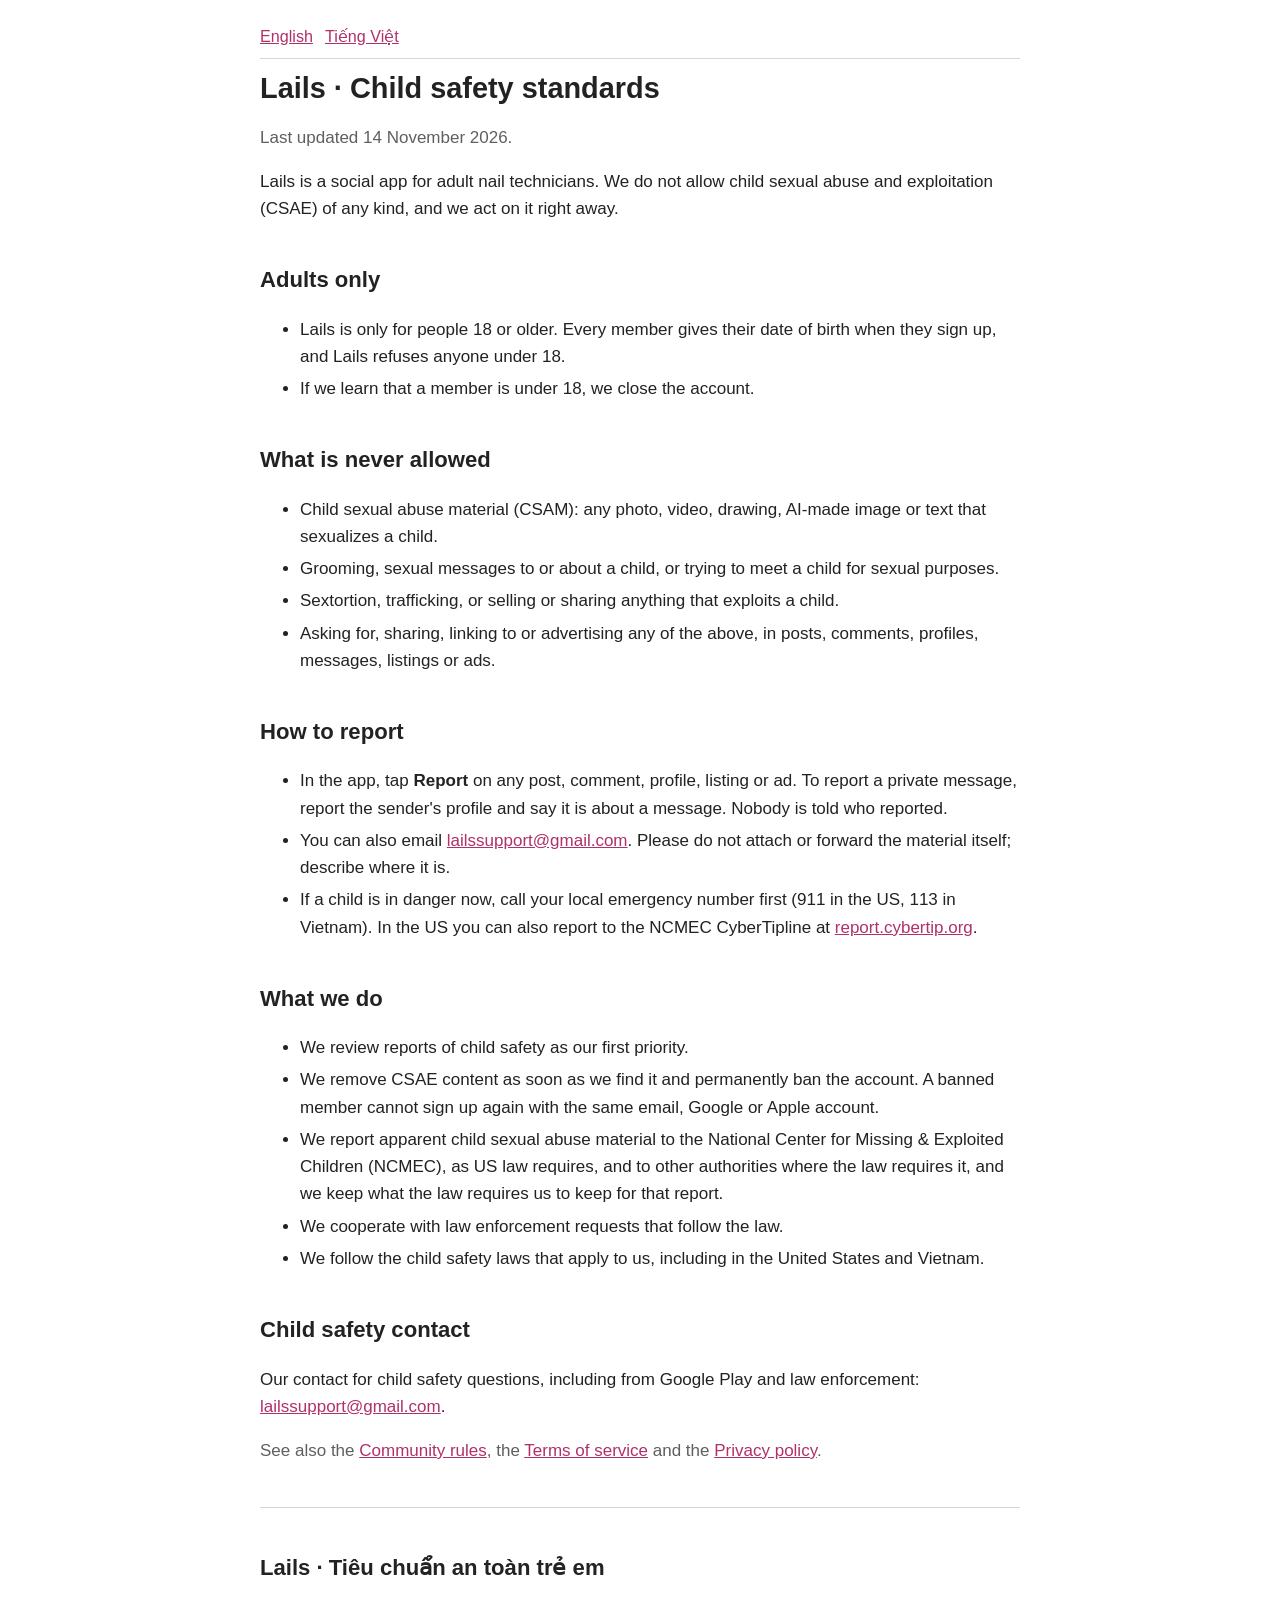
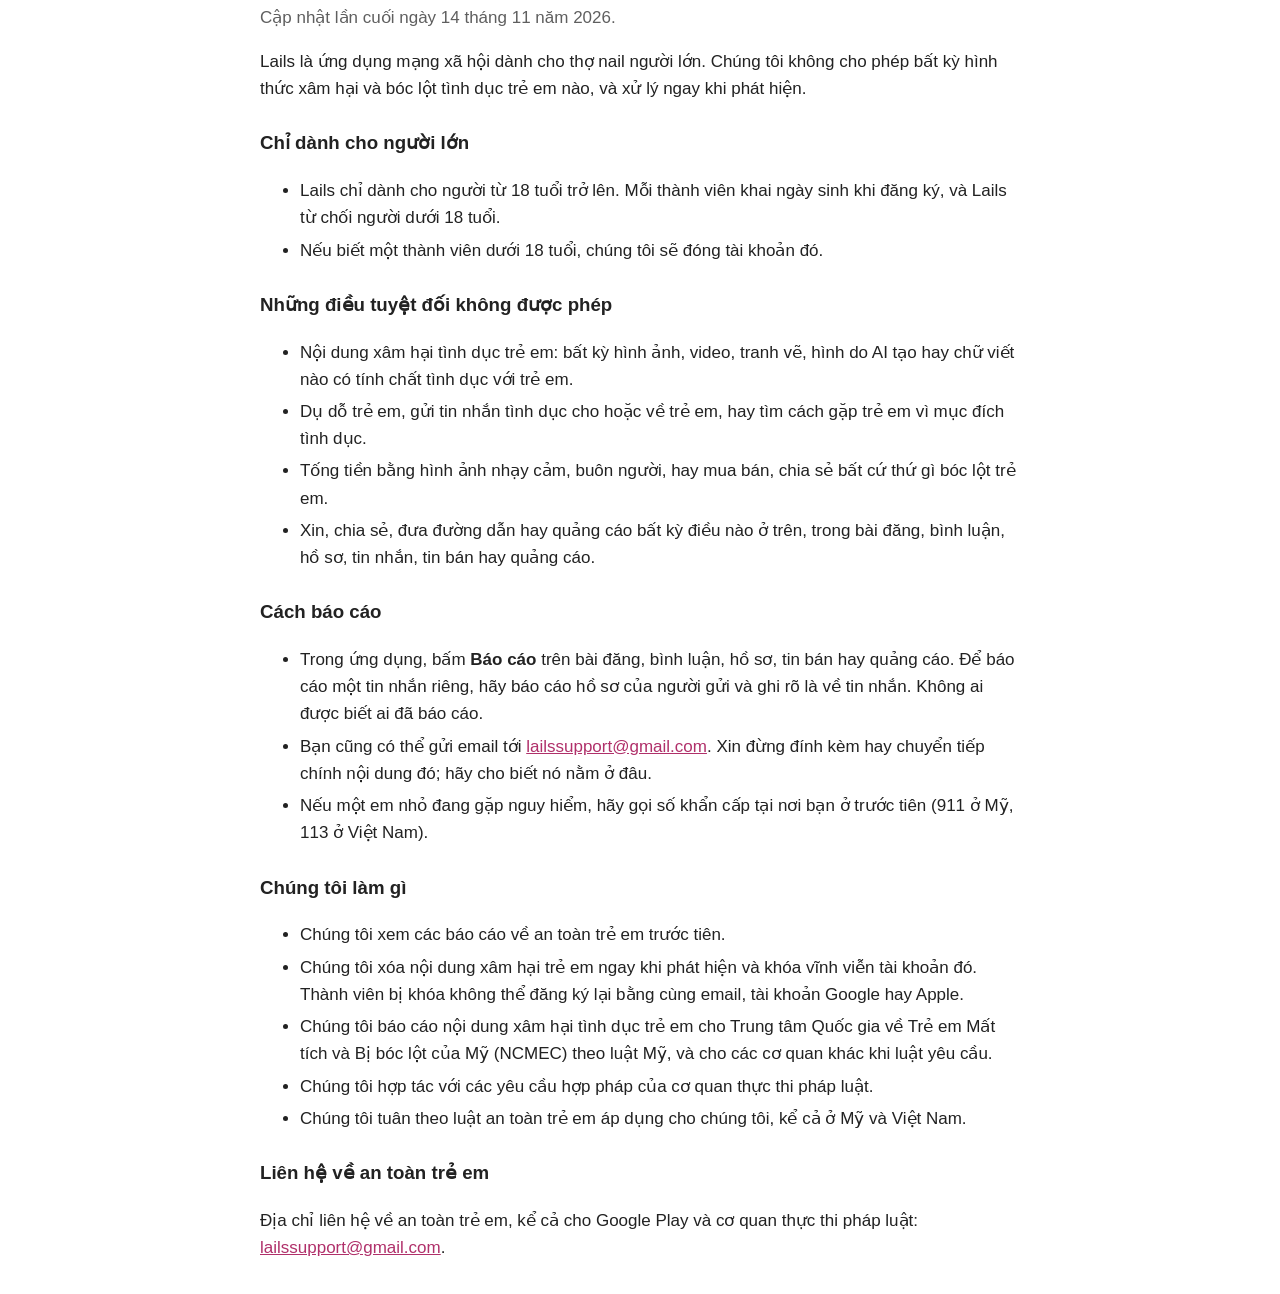
==== child-safety.html @ a40f2b0b "Child safety standards page (CSAE), English and Vietnamese, 14 Nov 2026 Co-Authored-By: Claude Opus " ====
<!doctype html>
<html lang="en">
<head>
<meta charset="utf-8">
<meta name="viewport" content="width=device-width,initial-scale=1">
<meta name="color-scheme" content="light dark">
<title>Lails Child Safety Standards</title>
<style>
:root{--bg:#fff;--fg:#222;--muted:#5f5f5f;--line:#d6d6d6;--accent:#b0306a;--note:#fdf1f6;--code:#f3f3f3}
@media (prefers-color-scheme:dark){:root{--bg:#151515;--fg:#e6e6e6;--muted:#ababab;--line:#444;--accent:#f08ab8;--note:#2b1b23;--code:#2a2a2a}}
html{-webkit-text-size-adjust:100%;text-size-adjust:100%}
body{font-family:-apple-system,BlinkMacSystemFont,"Segoe UI",Roboto,Helvetica,Arial,sans-serif;max-width:760px;margin:0 auto;padding:16px;font-size:17px;line-height:1.6;color:var(--fg);background:var(--bg);overflow-wrap:break-word}
h1{font-size:1.7em;line-height:1.25;margin:.4em 0}
h2{font-size:1.3em;margin-top:1.8em}
h3{font-size:1.1em;margin-top:1.4em}
a{color:var(--accent)}
code{background:var(--code);padding:1px 4px;border-radius:3px}
li{margin:.3em 0}
.lang{display:flex;gap:12px;flex-wrap:wrap;font-size:.95em;padding:8px 0;border-bottom:1px solid var(--line)}
.draft{border:1px solid var(--accent);background:var(--note);border-radius:8px;padding:10px 12px;margin:12px 0}
.muted{color:var(--muted)}
section{scroll-margin-top:12px}
hr{border:0;border-top:1px solid var(--line);margin:2.5em 0}
</style>
</head>
<body>
<nav class="lang" aria-label="Language / Ngôn ngữ"><a href="#en" hreflang="en" lang="en">English</a><a href="#vi" hreflang="vi" lang="vi">Tiếng Việt</a></nav>

<section id="en" lang="en">
<h1>Lails · Child safety standards</h1>
<p class="muted">Last updated 14 November 2026.</p>
<p>Lails is a social app for adult nail technicians. We do not allow child sexual abuse and exploitation (CSAE) of any kind, and we act on it right away.</p>
<h2>Adults only</h2>
<ul>
<li>Lails is only for people 18 or older. Every member gives their date of birth when they sign up, and Lails refuses anyone under 18.</li>
<li>If we learn that a member is under 18, we close the account.</li>
</ul>
<h2>What is never allowed</h2>
<ul>
<li>Child sexual abuse material (CSAM): any photo, video, drawing, AI-made image or text that sexualizes a child.</li>
<li>Grooming, sexual messages to or about a child, or trying to meet a child for sexual purposes.</li>
<li>Sextortion, trafficking, or selling or sharing anything that exploits a child.</li>
<li>Asking for, sharing, linking to or advertising any of the above, in posts, comments, profiles, messages, listings or ads.</li>
</ul>
<h2>How to report</h2>
<ul>
<li>In the app, tap <b>Report</b> on any post, comment, profile, listing or ad. To report a private message, report the sender's profile and say it is about a message. Nobody is told who reported.</li>
<li>You can also email <a href="mailto:lailssupport@gmail.com">lailssupport@gmail.com</a>. Please do not attach or forward the material itself; describe where it is.</li>
<li>If a child is in danger now, call your local emergency number first (911 in the US, 113 in Vietnam). In the US you can also report to the NCMEC CyberTipline at <a href="https://report.cybertip.org">report.cybertip.org</a>.</li>
</ul>
<h2>What we do</h2>
<ul>
<li>We review reports of child safety as our first priority.</li>
<li>We remove CSAE content as soon as we find it and permanently ban the account. A banned member cannot sign up again with the same email, Google or Apple account.</li>
<li>We report apparent child sexual abuse material to the National Center for Missing &amp; Exploited Children (NCMEC), as US law requires, and to other authorities where the law requires it, and we keep what the law requires us to keep for that report.</li>
<li>We cooperate with law enforcement requests that follow the law.</li>
<li>We follow the child safety laws that apply to us, including in the United States and Vietnam.</li>
</ul>
<h2>Child safety contact</h2>
<p>Our contact for child safety questions, including from Google Play and law enforcement: <a href="mailto:lailssupport@gmail.com">lailssupport@gmail.com</a>.</p>
<p class="muted">See also the <a href="community-rules.html">Community rules</a>, the <a href="terms.html">Terms of service</a> and the <a href="privacy.html">Privacy policy</a>.</p>
</section>

<hr>

<section id="vi" lang="vi">
<h2>Lails · Tiêu chuẩn an toàn trẻ em</h2>
<p class="muted">Cập nhật lần cuối ngày 14 tháng 11 năm 2026.</p>
<p>Lails là ứng dụng mạng xã hội dành cho thợ nail người lớn. Chúng tôi không cho phép bất kỳ hình thức xâm hại và bóc lột tình dục trẻ em nào, và xử lý ngay khi phát hiện.</p>
<h3>Chỉ dành cho người lớn</h3>
<ul>
<li>Lails chỉ dành cho người từ 18 tuổi trở lên. Mỗi thành viên khai ngày sinh khi đăng ký, và Lails từ chối người dưới 18 tuổi.</li>
<li>Nếu biết một thành viên dưới 18 tuổi, chúng tôi sẽ đóng tài khoản đó.</li>
</ul>
<h3>Những điều tuyệt đối không được phép</h3>
<ul>
<li>Nội dung xâm hại tình dục trẻ em: bất kỳ hình ảnh, video, tranh vẽ, hình do AI tạo hay chữ viết nào có tính chất tình dục với trẻ em.</li>
<li>Dụ dỗ trẻ em, gửi tin nhắn tình dục cho hoặc về trẻ em, hay tìm cách gặp trẻ em vì mục đích tình dục.</li>
<li>Tống tiền bằng hình ảnh nhạy cảm, buôn người, hay mua bán, chia sẻ bất cứ thứ gì bóc lột trẻ em.</li>
<li>Xin, chia sẻ, đưa đường dẫn hay quảng cáo bất kỳ điều nào ở trên, trong bài đăng, bình luận, hồ sơ, tin nhắn, tin bán hay quảng cáo.</li>
</ul>
<h3>Cách báo cáo</h3>
<ul>
<li>Trong ứng dụng, bấm <b>Báo cáo</b> trên bài đăng, bình luận, hồ sơ, tin bán hay quảng cáo. Để báo cáo một tin nhắn riêng, hãy báo cáo hồ sơ của người gửi và ghi rõ là về tin nhắn. Không ai được biết ai đã báo cáo.</li>
<li>Bạn cũng có thể gửi email tới <a href="mailto:lailssupport@gmail.com">lailssupport@gmail.com</a>. Xin đừng đính kèm hay chuyển tiếp chính nội dung đó; hãy cho biết nó nằm ở đâu.</li>
<li>Nếu một em nhỏ đang gặp nguy hiểm, hãy gọi số khẩn cấp tại nơi bạn ở trước tiên (911 ở Mỹ, 113 ở Việt Nam).</li>
</ul>
<h3>Chúng tôi làm gì</h3>
<ul>
<li>Chúng tôi xem các báo cáo về an toàn trẻ em trước tiên.</li>
<li>Chúng tôi xóa nội dung xâm hại trẻ em ngay khi phát hiện và khóa vĩnh viễn tài khoản đó. Thành viên bị khóa không thể đăng ký lại bằng cùng email, tài khoản Google hay Apple.</li>
<li>Chúng tôi báo cáo nội dung xâm hại tình dục trẻ em cho Trung tâm Quốc gia về Trẻ em Mất tích và Bị bóc lột của Mỹ (NCMEC) theo luật Mỹ, và cho các cơ quan khác khi luật yêu cầu.</li>
<li>Chúng tôi hợp tác với các yêu cầu hợp pháp của cơ quan thực thi pháp luật.</li>
<li>Chúng tôi tuân theo luật an toàn trẻ em áp dụng cho chúng tôi, kể cả ở Mỹ và Việt Nam.</li>
</ul>
<h3>Liên hệ về an toàn trẻ em</h3>
<p>Địa chỉ liên hệ về an toàn trẻ em, kể cả cho Google Play và cơ quan thực thi pháp luật: <a href="mailto:lailssupport@gmail.com">lailssupport@gmail.com</a>.</p>
</section>
</body>
</html>
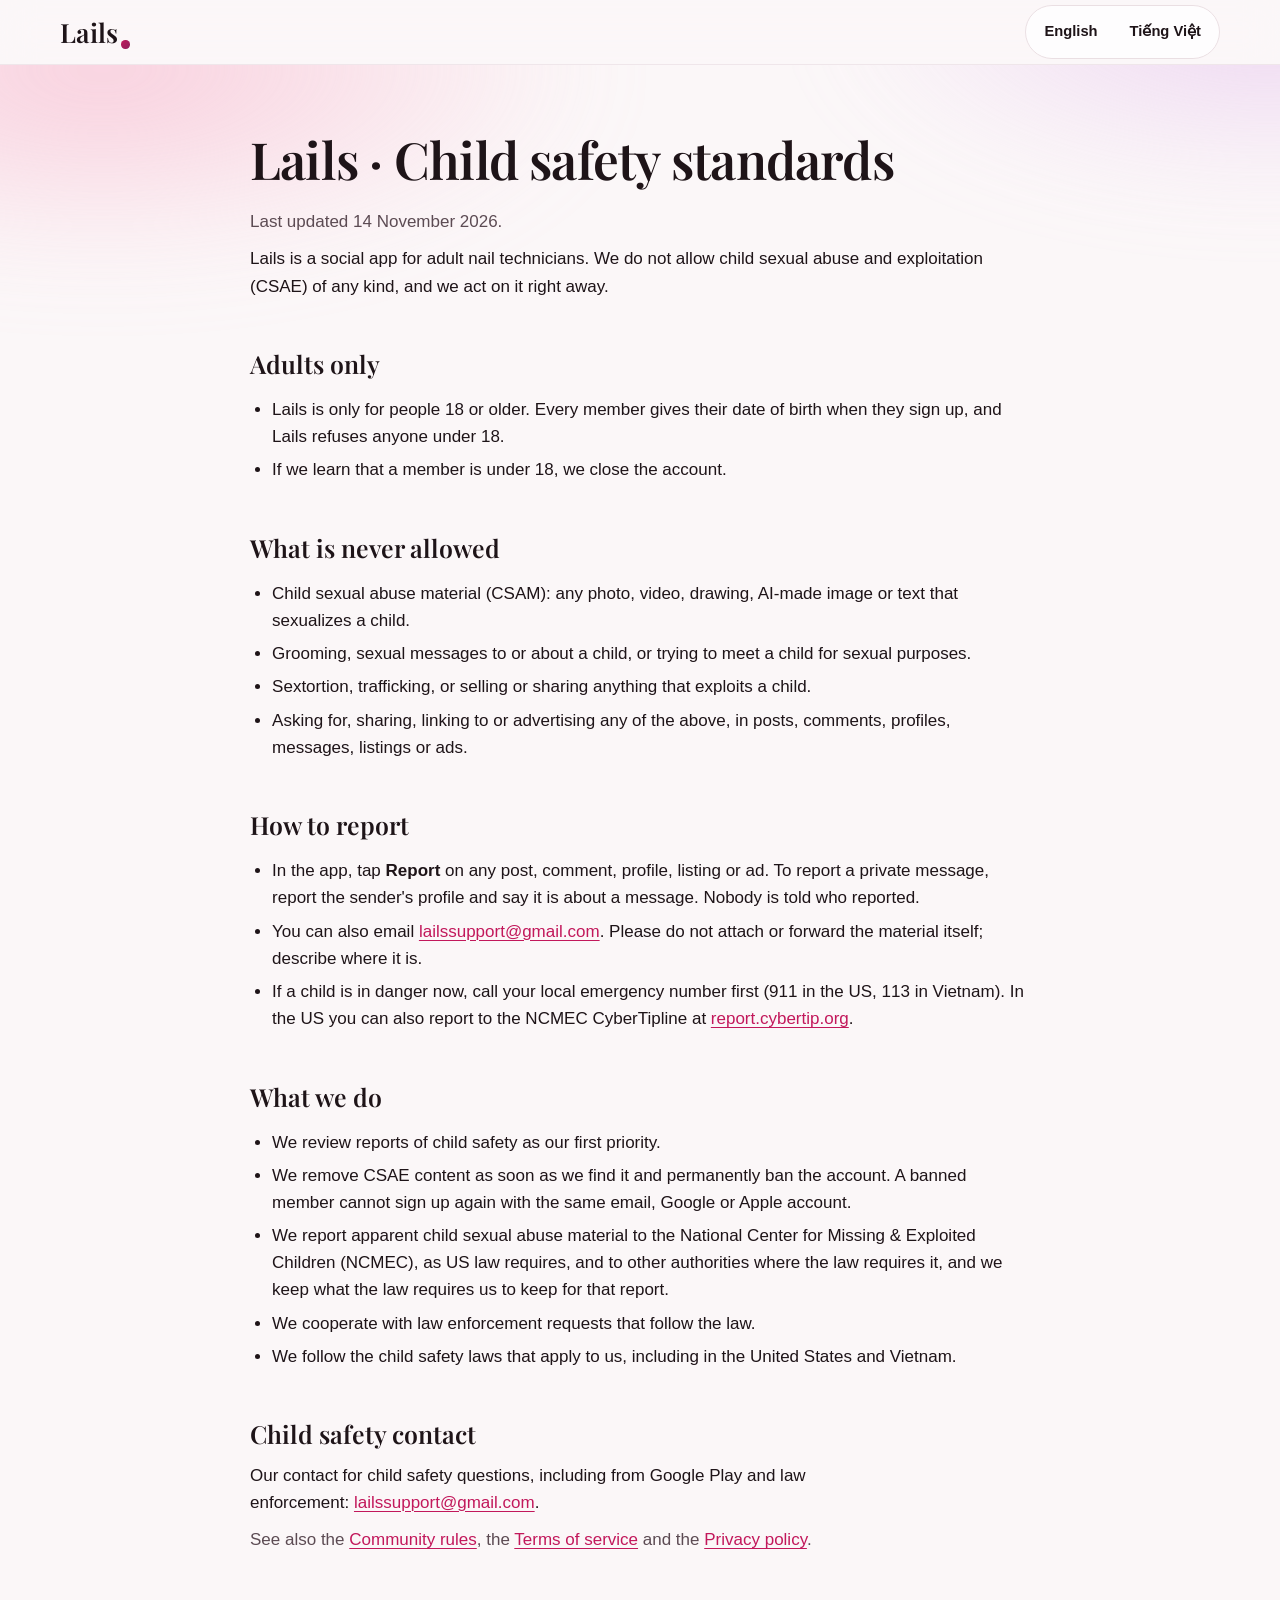
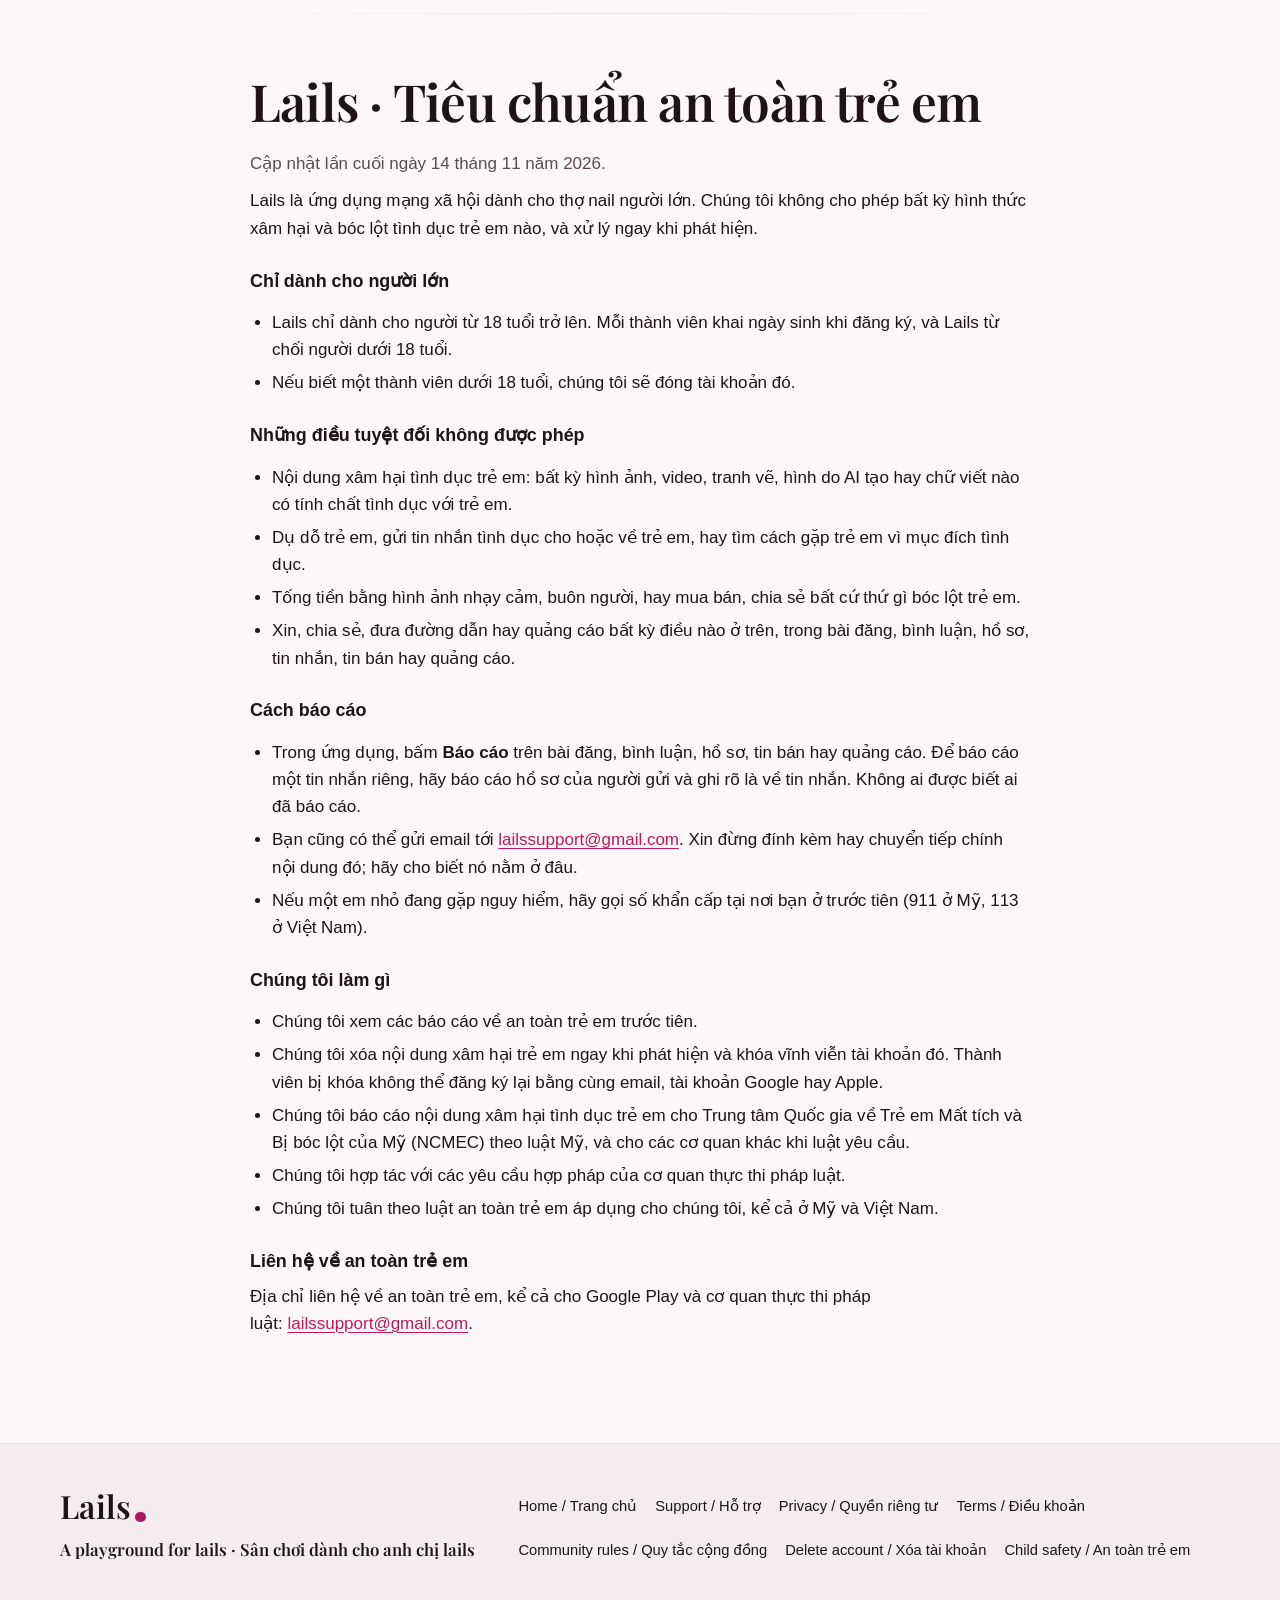
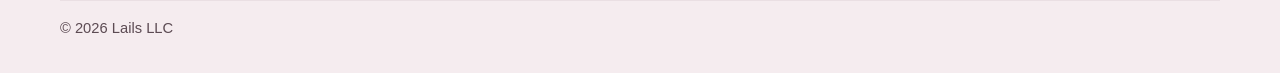
==== commit fc81c2da: "Website redesign: shared styles, self-hosted Playfair font, real screenshots (Lails main 86b68562, T" ====
--- a/child-safety.html
+++ b/child-safety.html
@@ -5,26 +5,20 @@
 <meta name="viewport" content="width=device-width,initial-scale=1">
 <meta name="color-scheme" content="light dark">
 <title>Lails Child Safety Standards</title>
-<style>
-:root{--bg:#fff;--fg:#222;--muted:#5f5f5f;--line:#d6d6d6;--accent:#b0306a;--note:#fdf1f6;--code:#f3f3f3}
-@media (prefers-color-scheme:dark){:root{--bg:#151515;--fg:#e6e6e6;--muted:#ababab;--line:#444;--accent:#f08ab8;--note:#2b1b23;--code:#2a2a2a}}
-html{-webkit-text-size-adjust:100%;text-size-adjust:100%}
-body{font-family:-apple-system,BlinkMacSystemFont,"Segoe UI",Roboto,Helvetica,Arial,sans-serif;max-width:760px;margin:0 auto;padding:16px;font-size:17px;line-height:1.6;color:var(--fg);background:var(--bg);overflow-wrap:break-word}
-h1{font-size:1.7em;line-height:1.25;margin:.4em 0}
-h2{font-size:1.3em;margin-top:1.8em}
-h3{font-size:1.1em;margin-top:1.4em}
-a{color:var(--accent)}
-code{background:var(--code);padding:1px 4px;border-radius:3px}
-li{margin:.3em 0}
-.lang{display:flex;gap:12px;flex-wrap:wrap;font-size:.95em;padding:8px 0;border-bottom:1px solid var(--line)}
-.draft{border:1px solid var(--accent);background:var(--note);border-radius:8px;padding:10px 12px;margin:12px 0}
-.muted{color:var(--muted)}
-section{scroll-margin-top:12px}
-hr{border:0;border-top:1px solid var(--line);margin:2.5em 0}
-</style>
+<meta name="theme-color" content="#FBF7F8" media="(prefers-color-scheme: light)">
+<meta name="theme-color" content="#120C10" media="(prefers-color-scheme: dark)">
+<link rel="stylesheet" href="styles.css">
 </head>
-<body>
+<body class="legal">
+<header class="site-head">
+<div class="wrap head-row">
+<a class="brand" href="index.html">Lails</a>
 <nav class="lang" aria-label="Language / Ngôn ngữ"><a href="#en" hreflang="en" lang="en">English</a><a href="#vi" hreflang="vi" lang="vi">Tiếng Việt</a></nav>
+</div>
+</header>
+
+<main class="doc-top">
+<div class="doc">
 
 <section id="en" lang="en">
 <h1>Lails · Child safety standards</h1>
@@ -96,5 +90,26 @@
 <h3>Liên hệ về an toàn trẻ em</h3>
 <p>Địa chỉ liên hệ về an toàn trẻ em, kể cả cho Google Play và cơ quan thực thi pháp luật: <a href="mailto:lailssupport@gmail.com">lailssupport@gmail.com</a>.</p>
 </section>
+</div>
+</main>
+
+<footer>
+<div class="wrap foot">
+<div>
+<a class="brand" href="index.html">Lails</a>
+<p class="foot-tag">A playground for lails · <span lang="vi">Sân chơi dành cho anh chị lails</span></p>
+</div>
+<nav aria-label="Lails pages / Các trang Lails">
+<a href="index.html">Home / Trang chủ</a>
+<a href="support.html">Support / Hỗ trợ</a>
+<a href="privacy.html">Privacy / Quyền riêng tư</a>
+<a href="terms.html">Terms / Điều khoản</a>
+<a href="community-rules.html">Community rules / Quy tắc cộng đồng</a>
+<a href="delete-account.html">Delete account / Xóa tài khoản</a>
+<a href="child-safety.html">Child safety / An toàn trẻ em</a>
+</nav>
+<p class="copy">© 2026 Lails LLC</p>
+</div>
+</footer>
 </body>
 </html>
--- a/styles.css
+++ b/styles.css
@@ -0,0 +1,221 @@
+/* Lails website: one shared stylesheet for every page (Task 283).
+   No outside loads: the only file it loads is the self-hosted Playfair Display (the app's
+   title font, SIL Open Font License, see fonts/OFL.txt). No scripts anywhere on the site. */
+
+@font-face{font-family:"Playfair Display";font-style:normal;font-weight:600;font-display:swap;src:url(fonts/PlayfairDisplay-SemiBold.ttf) format("truetype")}
+
+/* ---------- Tokens ---------- */
+:root{
+  color-scheme:light dark;
+  --bg:#FBF7F8;--bg-2:#F5ECEF;--surface:#FFFFFF;--fg:#1E1418;--muted:#5C4B53;--line:#EADFE3;
+  --accent:#C2185B;--accent-2:#8E1F5C;--onaccent:#FFFFFF;--plum:#4A1530;
+  --ink:#1E1418;--on-ink:#FBF7F8;--ink-muted:#D9C9D0;
+  --glass:rgba(255,255,255,.62);--glass-line:rgba(194,24,91,.16);--glass-hi:rgba(255,255,255,.9);
+  --a1:#F8BBD0;--a2:#E7C6EE;--a3:#FFD8C6;--a4:rgba(194,24,91,.32);
+  --tile-1:#FCE4EC;--tile-2:#EEE8FA;--tile-3:#FDEBDD;
+  --note:#FDF1F6;--code:#F3EBEE;
+  --shadow:0 30px 60px -30px rgba(74,21,48,.35),0 12px 24px -16px rgba(74,21,48,.2);
+  --glow:0 24px 60px -24px rgba(194,24,91,.45);
+  --serif:"Playfair Display",ui-serif,"New York",Georgia,"Times New Roman",serif;
+  --sans:-apple-system,BlinkMacSystemFont,"SF Pro Text","Segoe UI",Roboto,"Helvetica Neue",Arial,sans-serif;
+  --radius:24px;
+  --gutter:16px;
+}
+@media (prefers-color-scheme:dark){
+  :root{
+    --bg:#120C10;--bg-2:#1A1117;--surface:#1F161B;--fg:#F5EDF0;--muted:#C9B8C0;--line:#34262D;
+    --accent:#F28DB0;--accent-2:#E7A6D8;--onaccent:#1A0F14;--plum:#2A0F1E;
+    --ink:#F5EDF0;--on-ink:#1A0F14;--ink-muted:#5C4B53;
+    --glass:rgba(38,26,33,.58);--glass-line:rgba(242,141,176,.18);--glass-hi:rgba(255,255,255,.08);
+    --a1:rgba(194,24,91,.55);--a2:rgba(106,27,154,.42);--a3:rgba(242,141,176,.22);--a4:rgba(74,21,48,.9);
+    --tile-1:#3D1F2B;--tile-2:#2A2338;--tile-3:#33251C;
+    --note:#2B1B23;--code:#2A2025;
+    --shadow:0 30px 60px -30px rgba(0,0,0,.8),0 12px 24px -16px rgba(0,0,0,.6);
+    --glow:0 24px 60px -24px rgba(242,141,176,.45);
+  }
+}
+
+/* ---------- Base ---------- */
+*,*::before,*::after{box-sizing:border-box}
+html{-webkit-text-size-adjust:100%;text-size-adjust:100%;scroll-padding-top:84px}
+body{margin:0;font-family:var(--sans);font-size:17px;line-height:1.6;color:var(--fg);background:var(--bg);overflow-wrap:break-word;-webkit-font-smoothing:antialiased;overflow-x:hidden}
+img{max-width:100%}
+a{color:var(--accent);text-underline-offset:.18em;text-decoration-thickness:1px}
+a:hover{text-decoration-thickness:2px}
+:focus-visible{outline:3px solid var(--accent);outline-offset:3px;border-radius:8px}
+h1,h2,h3{line-height:1.2;text-wrap:balance}
+p{margin:.6em 0;text-wrap:pretty}
+.wrap{width:min(1160px,100% - 2*var(--gutter));margin-inline:auto}
+
+/* ---------- Header (every page) ---------- */
+.site-head{position:sticky;top:0;z-index:50;background:color-mix(in srgb,var(--bg) 74%,transparent);-webkit-backdrop-filter:blur(18px) saturate(160%);backdrop-filter:blur(18px) saturate(160%);border-bottom:1px solid color-mix(in srgb,var(--line) 70%,transparent)}
+.head-row{display:flex;align-items:center;justify-content:space-between;gap:12px;min-height:64px}
+.brand{font-family:var(--serif);font-weight:600;font-size:1.65rem;letter-spacing:.01em;line-height:1;text-decoration:none;color:var(--fg);display:inline-flex;align-items:center;min-height:44px}
+.brand::after{content:"";width:.32em;height:.32em;border-radius:50%;margin-left:.12em;align-self:flex-end;margin-bottom:.2em;background:linear-gradient(135deg,var(--accent),var(--accent-2))}
+.lang{display:flex;gap:4px;padding:4px;border-radius:999px;background:color-mix(in srgb,var(--surface) 70%,transparent);border:1px solid var(--line)}
+.lang a{display:inline-flex;align-items:center;min-height:44px;min-width:44px;padding:0 14px;border-radius:999px;font-size:.92rem;font-weight:600;color:var(--fg);text-decoration:none;transition:background .25s,color .25s}
+.lang a:hover{background:color-mix(in srgb,var(--accent) 12%,transparent)}
+
+/* CSS-only language switch on the home and support pages: English shows first; the
+   "Tiếng Việt" link (#vi) shows only the Vietnamese part. Both stay in the HTML, and a
+   browser without :has() simply shows both, one after the other. */
+@supports selector(:has(*)){
+  .switch:not(:has(#vi:target)) #vi,
+  .switch:not(:has(#vi:target)) .lang-divider{display:none}
+  .switch:has(#vi:target) #en,
+  .switch:has(#vi:target) .lang-divider{display:none}
+  .switch:not(:has(#vi:target)) .lang a[hreflang="en"],
+  .switch:has(#vi:target) .lang a[hreflang="vi"]{background:var(--ink);color:var(--on-ink)}
+}
+
+/* ---------- Home: hero ---------- */
+.hero{position:relative;isolation:isolate;overflow:hidden;padding:clamp(40px,8vw,96px) 0 clamp(48px,8vw,104px)}
+.hero::before{content:"";position:absolute;inset:-35% -25%;z-index:-2;
+  background:
+    radial-gradient(38% 34% at 18% 28%,var(--a1),transparent 70%),
+    radial-gradient(34% 40% at 82% 18%,var(--a2),transparent 70%),
+    radial-gradient(42% 38% at 64% 82%,var(--a3),transparent 72%),
+    radial-gradient(30% 30% at 8% 88%,var(--a4),transparent 70%);
+  filter:blur(48px) saturate(120%);
+  animation:aurora 26s ease-in-out infinite alternate}
+.hero::after{content:"";position:absolute;inset:0;z-index:-1;background:linear-gradient(180deg,transparent 55%,var(--bg))}
+@keyframes aurora{
+  0%{transform:translate3d(0,0,0) rotate(0deg) scale(1)}
+  50%{transform:translate3d(4%,-3%,0) rotate(8deg) scale(1.08)}
+  100%{transform:translate3d(-3%,4%,0) rotate(-6deg) scale(1.02)}
+}
+.hero-grid{display:grid;gap:clamp(32px,6vw,64px);align-items:center}
+@media (min-width:920px){.hero-grid{grid-template-columns:1.05fr .95fr}}
+.eyebrow{display:inline-flex;align-items:center;gap:10px;margin:0 0 18px;padding:8px 16px;border-radius:999px;font-size:.85rem;font-weight:600;letter-spacing:.04em;color:var(--fg);background:var(--glass);border:1px solid var(--glass-line);-webkit-backdrop-filter:blur(12px);backdrop-filter:blur(12px)}
+.eyebrow::before{content:"";width:8px;height:8px;border-radius:50%;background:var(--accent);box-shadow:0 0 0 4px color-mix(in srgb,var(--accent) 20%,transparent)}
+.display{font-family:var(--serif);font-weight:600;font-size:clamp(2.7rem,1.6rem + 5.4vw,5.6rem);line-height:1.02;letter-spacing:-.02em;margin:0 0 .35em}
+.display .shine{background:linear-gradient(100deg,var(--accent) 10%,var(--accent-2) 55%,var(--accent) 90%);background-size:200% 100%;-webkit-background-clip:text;background-clip:text;color:transparent;-webkit-text-fill-color:transparent;animation:shine 8s ease-in-out infinite}
+@keyframes shine{0%,100%{background-position:0% 50%}50%{background-position:100% 50%}}
+.lead{font-size:clamp(1.05rem,.95rem + .45vw,1.3rem);line-height:1.6;color:var(--muted);max-width:34em;margin:0 0 28px}
+.stores{display:flex;flex-wrap:wrap;gap:12px;margin:0 0 14px}
+.store{display:inline-flex;align-items:center;gap:12px;min-height:60px;padding:10px 24px 10px 12px;border-radius:999px;background:var(--ink);color:var(--on-ink);box-shadow:var(--shadow);transition:transform .35s cubic-bezier(.2,.7,.2,1),box-shadow .35s}
+.store:hover{transform:translateY(-2px);box-shadow:var(--glow)}
+.store i{flex:none;width:36px;height:36px;border-radius:50%;display:grid;place-items:center;font-style:normal;font-size:1rem;background:linear-gradient(135deg,var(--accent),var(--accent-2));color:#fff}
+.store b{display:block;font-size:1.02rem;line-height:1.15;letter-spacing:.01em}
+.store span{display:block;font-size:.8rem;line-height:1.2;color:var(--ink-muted)}
+.note{font-size:.92rem;color:var(--muted);margin:0}
+
+/* Phone mockups with the real screenshots. */
+.stage{position:relative}
+.shots{--pw:clamp(158px,40vw,272px);position:relative;list-style:none;margin:0 auto;padding:0;width:min(100%,calc(var(--pw)*2.05));height:calc(var(--pw)*1.78 + var(--pw)*.42)}
+.phone{position:absolute;width:var(--pw);padding:7px;border-radius:calc(var(--pw)*.16);background:linear-gradient(150deg,#3a2a31,#0e0a0c 60%);box-shadow:0 50px 90px -40px rgba(74,21,48,.65),0 18px 36px -20px rgba(0,0,0,.45),inset 0 0 0 1px rgba(255,255,255,.12)}
+.phone img{display:block;width:100%;height:auto;aspect-ratio:9/16;object-fit:cover;border-radius:calc(var(--pw)*.13);background:var(--tile-1)}
+.phone::before{content:"";position:absolute;z-index:1;top:calc(7px + var(--pw)*.035);left:50%;width:26%;height:calc(var(--pw)*.07);translate:-50% 0;border-radius:999px;background:#0e0a0c}
+.phone::after{content:"";position:absolute;inset:7px;border-radius:calc(var(--pw)*.13);background:linear-gradient(115deg,rgba(255,255,255,.22),transparent 38%);pointer-events:none}
+.phone:nth-child(1){left:0;top:calc(var(--pw)*.06);z-index:2;rotate:-7deg;animation:float-a 9s ease-in-out infinite}
+.phone:nth-child(2){right:0;top:calc(var(--pw)*.3);rotate:6deg;animation:float-b 11s ease-in-out -3s infinite}
+@keyframes float-a{0%,100%{translate:0 0}50%{translate:0 -14px}}
+@keyframes float-b{0%,100%{translate:0 -6px}50%{translate:0 10px}}
+.halo{position:absolute;inset:12% 8%;z-index:-1;border-radius:50%;background:radial-gradient(closest-side,color-mix(in srgb,var(--accent) 35%,transparent),transparent);filter:blur(30px)}
+
+/* ---------- Home: features (bento) ---------- */
+.block{position:relative;padding:clamp(56px,9vw,112px) 0}
+.block-head{max-width:40em;margin:0 0 clamp(28px,4vw,48px)}
+.kicker{display:block;font-size:.8rem;font-weight:700;letter-spacing:.18em;text-transform:uppercase;color:var(--accent);margin-bottom:12px}
+.title{font-family:var(--serif);font-weight:600;font-size:clamp(2rem,1.3rem + 3vw,3.4rem);line-height:1.08;letter-spacing:-.015em;margin:0}
+.features{isolation:isolate}
+.features::before{content:"";position:absolute;inset:10% 0 0;z-index:-1;pointer-events:none;
+  background:
+    radial-gradient(30% 30% at 15% 30%,color-mix(in srgb,var(--a1) 70%,transparent),transparent 70%),
+    radial-gradient(28% 34% at 85% 60%,color-mix(in srgb,var(--a2) 70%,transparent),transparent 70%),
+    radial-gradient(26% 26% at 45% 95%,color-mix(in srgb,var(--a3) 80%,transparent),transparent 70%);
+  filter:blur(30px)}
+.bento{display:grid;gap:14px;grid-template-columns:1fr;grid-auto-flow:dense;list-style:none;margin:0;padding:0}
+@media (min-width:640px){.bento{grid-template-columns:repeat(2,1fr)}.card.big,.card.wide{grid-column:span 2}}
+@media (min-width:980px){.bento{grid-template-columns:repeat(4,1fr)}.card.big{grid-column:span 2;grid-row:span 2}}
+.card{container-type:inline-size;position:relative;display:flex;flex-direction:column;gap:14px;padding:24px;border-radius:var(--radius);background:var(--glass);border:1px solid var(--glass-line);-webkit-backdrop-filter:blur(20px) saturate(150%);backdrop-filter:blur(20px) saturate(150%);box-shadow:inset 0 1px 0 var(--glass-hi),0 1px 2px rgba(74,21,48,.06);transition:transform .45s cubic-bezier(.2,.7,.2,1),box-shadow .45s,border-color .45s}
+.card:hover{transform:translateY(-6px);border-color:color-mix(in srgb,var(--accent) 40%,transparent);box-shadow:inset 0 1px 0 var(--glass-hi),var(--glow)}
+.card.big{justify-content:flex-end;min-height:260px;background:linear-gradient(160deg,color-mix(in srgb,var(--a1) 55%,var(--glass)),var(--glass) 60%)}
+.icon{flex:none;width:56px;height:56px;border-radius:18px;display:grid;place-items:center;font-size:26px;background:var(--tile-1);box-shadow:inset 0 0 0 1px var(--glass-line)}
+.card:nth-child(3n+2) .icon{background:var(--tile-2)}
+.card:nth-child(3n) .icon{background:var(--tile-3)}
+.card.big .icon{width:72px;height:72px;font-size:34px;border-radius:22px}
+.card h3{font-family:var(--serif);font-weight:600;font-size:1.35rem;margin:0 0 6px;letter-spacing:-.005em}
+.card .sub{font-family:var(--sans);font-weight:500;font-size:.8rem;letter-spacing:.02em;color:var(--muted);white-space:nowrap}
+.card p{margin:0;color:var(--muted);font-size:.98rem}
+@container (min-width:440px){.card h3{font-size:1.9rem}.card p{font-size:1.08rem;max-width:30em}}
+
+/* ---------- Home: statement band ---------- */
+.band{position:relative;isolation:isolate;overflow:hidden;border-radius:clamp(24px,4vw,40px);padding:clamp(40px,7vw,88px) clamp(24px,6vw,80px);background:linear-gradient(135deg,var(--plum),#1E0C16 70%);color:#FBF7F8;text-align:center}
+.band::before{content:"";position:absolute;inset:-40%;z-index:-1;background:radial-gradient(35% 35% at 30% 40%,rgba(194,24,91,.55),transparent 70%),radial-gradient(30% 30% at 75% 60%,rgba(231,166,216,.35),transparent 70%);filter:blur(40px);animation:aurora 30s ease-in-out infinite alternate}
+.band .title{color:#FBF7F8;max-width:18em;margin-inline:auto}
+.band p{color:#E9D9E0;max-width:34em;margin:18px auto 0}
+
+/* ---------- Home: help and links ---------- */
+.help{display:grid;gap:16px}
+@media (min-width:820px){.help{grid-template-columns:1.2fr .8fr}}
+.panel{padding:clamp(22px,3vw,36px);border-radius:var(--radius);background:var(--surface);border:1px solid var(--line);box-shadow:var(--shadow)}
+.panel h2,.panel h3{font-family:var(--serif);font-weight:600;font-size:1.6rem;margin:0 0 8px}
+.button{display:inline-flex;align-items:center;justify-content:center;gap:10px;min-height:48px;padding:0 22px;margin-top:12px;border-radius:999px;background:var(--accent);color:var(--onaccent);font-weight:600;text-decoration:none;box-shadow:var(--glow);transition:transform .3s cubic-bezier(.2,.7,.2,1)}
+.button:hover{transform:translateY(-2px)}
+.links{list-style:none;margin:0;padding:0}
+.links li{border-top:1px solid var(--line)}
+.links li:first-child{border-top:0}
+.links a{display:flex;align-items:center;justify-content:space-between;min-height:48px;color:var(--fg);text-decoration:none;font-weight:500}
+.links a::after{content:"→";color:var(--accent);transition:translate .3s}
+.links a:hover::after{translate:4px 0}
+
+.lang-divider{border:0;height:1px;margin:0;background:linear-gradient(90deg,transparent,var(--line),transparent)}
+
+/* ---------- Footer (every page) ---------- */
+footer{margin-top:clamp(56px,8vw,96px);border-top:1px solid var(--line);background:var(--bg-2);color:var(--muted);font-size:.92rem}
+.foot{display:grid;gap:20px;padding:40px 0 32px}
+@media (min-width:820px){.foot{grid-template-columns:1fr 1.6fr;align-items:start}}
+.foot .brand{font-size:2rem}
+.foot-tag{margin:8px 0 0;font-family:var(--serif);font-size:1.05rem;color:var(--fg)}
+footer nav{display:flex;flex-wrap:wrap;gap:0 18px}
+footer nav a{display:inline-flex;align-items:center;min-height:44px;color:var(--fg);text-decoration:none}
+footer nav a:hover{color:var(--accent)}
+.copy{grid-column:1/-1;margin:8px 0 0;padding-top:16px;border-top:1px solid var(--line)}
+
+/* ---------- Document pages (support and legal) ---------- */
+.doc{width:min(780px,100% - 2*var(--gutter));margin-inline:auto;padding:clamp(28px,5vw,56px) 0 0}
+.doc-top{position:relative;isolation:isolate;overflow:hidden}
+.doc-top::before{content:"";position:absolute;top:-220px;left:-20%;right:-20%;height:560px;z-index:-1;background:radial-gradient(40% 50% at 20% 40%,var(--a1),transparent 70%),radial-gradient(35% 45% at 85% 30%,var(--a2),transparent 70%);filter:blur(50px);opacity:.7;pointer-events:none}
+.doc h1,.doc section>h2:first-child{font-family:var(--serif);font-weight:600;font-size:clamp(2.1rem,1.5rem + 2.6vw,3.2rem);line-height:1.1;letter-spacing:-.015em;margin:.2em 0 .4em}
+.doc h2{font-family:var(--serif);font-weight:600;font-size:1.55rem;margin:2em 0 .5em}
+.doc h3{font-size:1.12rem;margin:1.6em 0 .4em}
+.doc li{margin:.35em 0}
+.doc ul,.doc ol{padding-left:1.3em}
+.doc code{background:var(--code);padding:1px 5px;border-radius:5px;font-size:.92em}
+.doc hr{border:0;height:1px;margin:3.5em 0;background:linear-gradient(90deg,transparent,var(--line),transparent)}
+.draft{border:1px solid color-mix(in srgb,var(--accent) 55%,transparent);background:var(--note);border-radius:16px;padding:12px 16px;margin:14px 0}
+.muted{color:var(--muted)}
+.box{background:var(--glass);border:1px solid var(--glass-line);-webkit-backdrop-filter:blur(16px);backdrop-filter:blur(16px);border-radius:20px;padding:16px 20px;margin:14px 0;box-shadow:inset 0 1px 0 var(--glass-hi)}
+section{scroll-margin-top:84px}
+
+/* ---------- Motion ---------- */
+@media (prefers-reduced-motion:no-preference){
+  html{scroll-behavior:smooth}
+  .intro>*{animation:rise .9s cubic-bezier(.2,.7,.2,1) both}
+  .intro>:nth-child(2){animation-delay:.08s}
+  .intro>:nth-child(3){animation-delay:.16s}
+  .intro>:nth-child(4){animation-delay:.24s}
+  .intro>:nth-child(5){animation-delay:.32s}
+  .stage{animation:rise 1.1s .2s cubic-bezier(.2,.7,.2,1) both}
+  @supports (animation-timeline:view()){
+    .reveal{animation:reveal linear both;animation-timeline:view();animation-range:entry 0% cover 28%}
+  }
+}
+@keyframes rise{from{opacity:0;translate:0 24px}to{opacity:1;translate:0 0}}
+@keyframes reveal{from{opacity:0;translate:0 36px;scale:.97}to{opacity:1;translate:0 0;scale:1}}
+@media (prefers-reduced-motion:reduce){
+  *,*::before,*::after{animation:none!important;transition:none!important;scroll-behavior:auto!important}
+}
+
+/* ---------- Phone tweaks ---------- */
+@media (max-width:639px){
+  .eyebrow{font-size:.78rem;padding:7px 14px}
+  .stores{gap:10px}
+  .store{min-height:52px;padding:8px 18px 8px 8px;gap:10px}
+  .store i{width:32px;height:32px}
+  .store b{font-size:.95rem}
+  .card:not(.big){flex-direction:row;align-items:flex-start;padding:20px}
+  .card:not(.big) .icon{width:48px;height:48px;font-size:22px;border-radius:14px}
+  .card .sub{white-space:normal}
+}
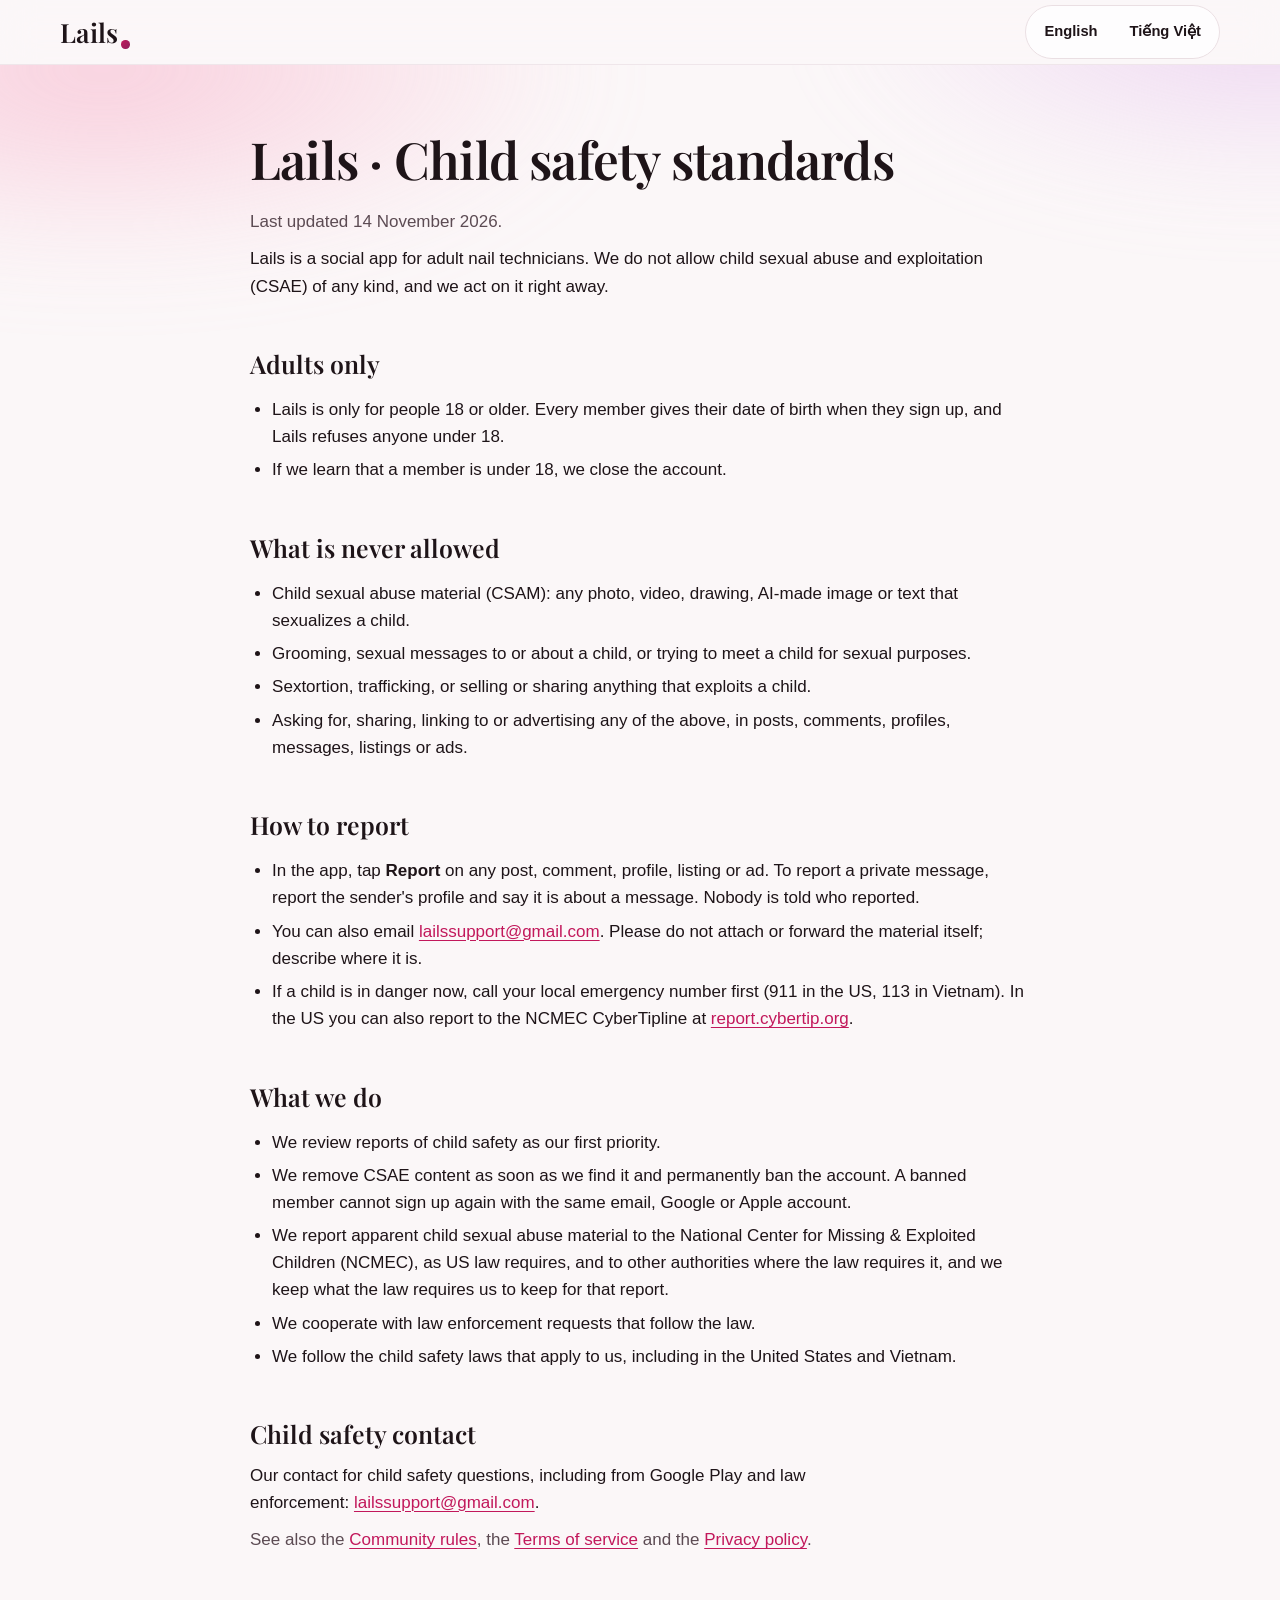
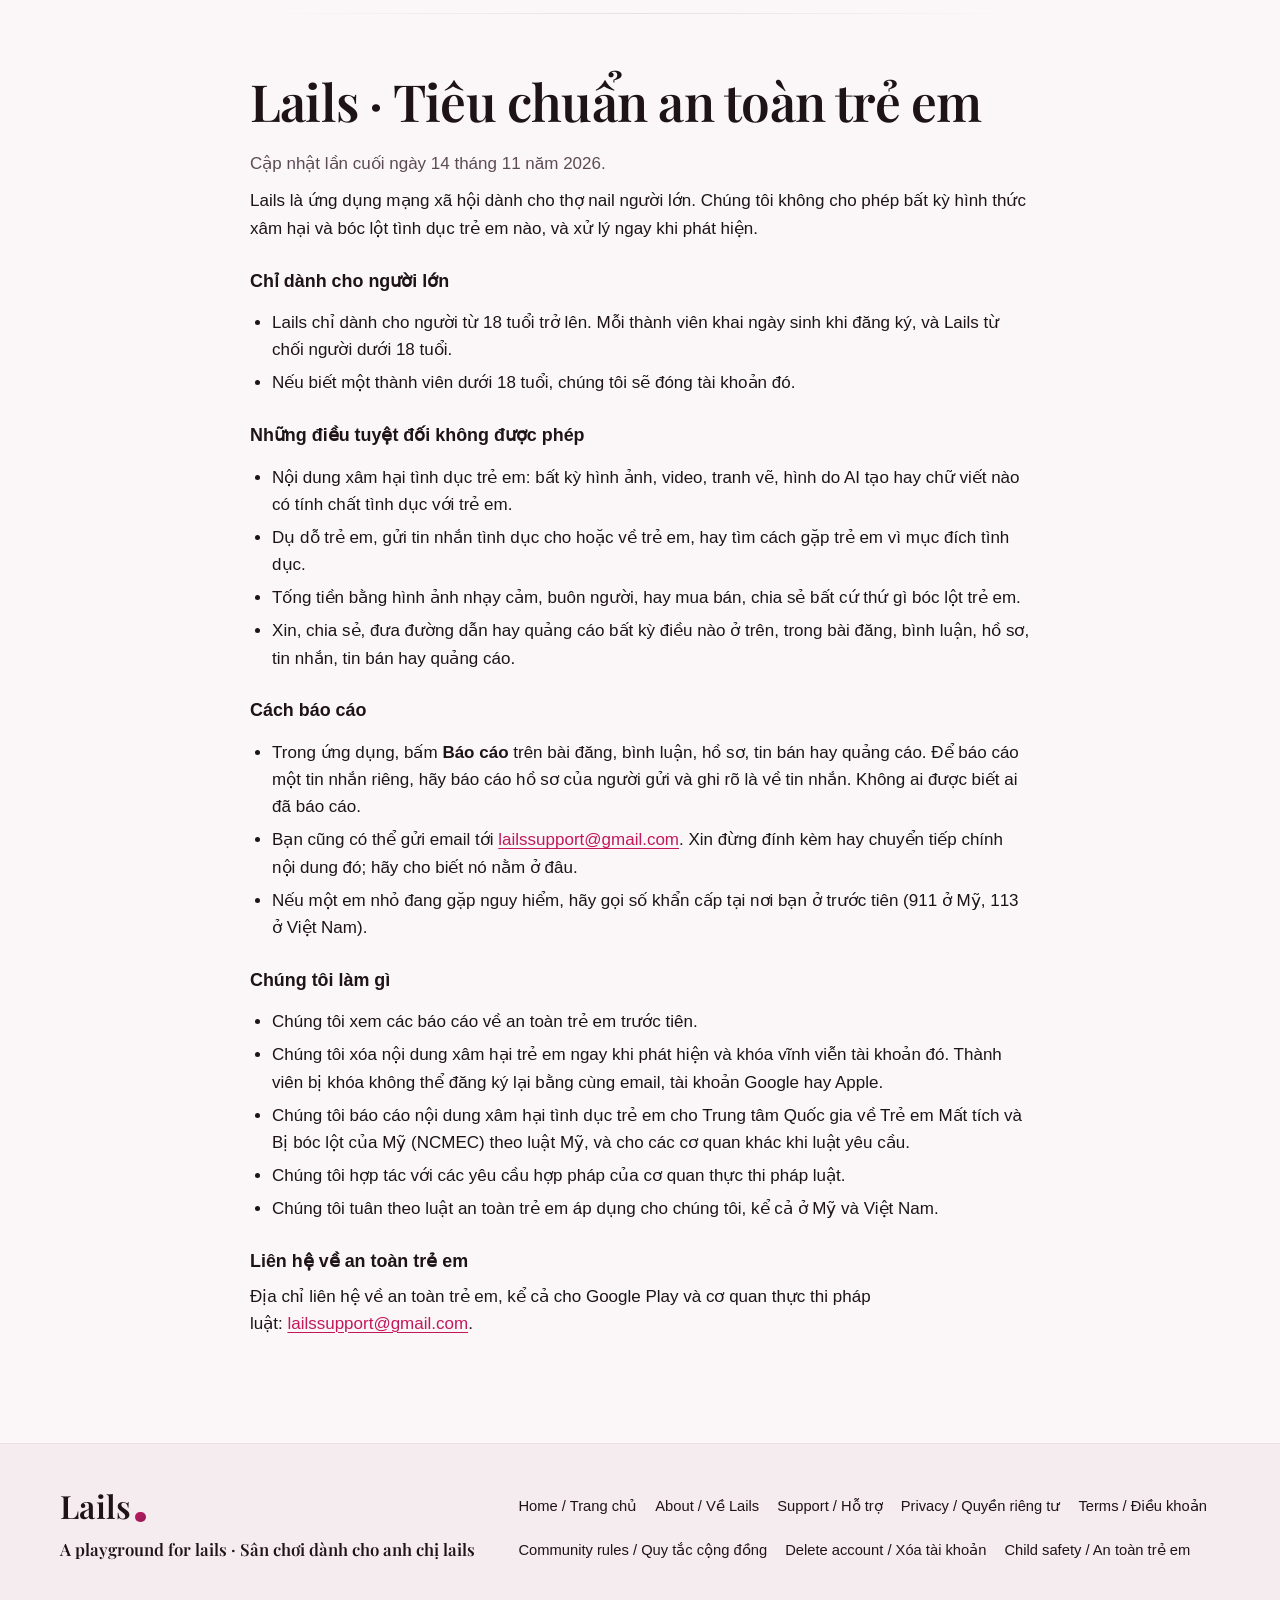
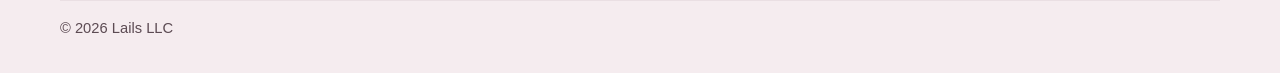
==== commit ac9754a3: "About Lails section with founder story and portrait (Lails main f9f36430, Task 284)" ====
--- a/child-safety.html
+++ b/child-safety.html
@@ -101,6 +101,7 @@
 </div>
 <nav aria-label="Lails pages / Các trang Lails">
 <a href="index.html">Home / Trang chủ</a>
+<a href="index.html#about">About / Về Lails</a>
 <a href="support.html">Support / Hỗ trợ</a>
 <a href="privacy.html">Privacy / Quyền riêng tư</a>
 <a href="terms.html">Terms / Điều khoản</a>
--- a/styles.css
+++ b/styles.css
@@ -66,6 +66,11 @@
   .switch:has(#vi:target) .lang-divider{display:none}
   .switch:not(:has(#vi:target)) .lang a[hreflang="en"],
   .switch:has(#vi:target) .lang a[hreflang="vi"]{background:var(--ink);color:var(--on-ink)}
+  /* Task 284: a link to an anchor inside the Vietnamese part (#about-vi) keeps that part shown. */
+  .switch:has(#vi :target) #vi{display:block}
+  .switch:has(#vi :target) #en{display:none}
+  .switch:has(#vi :target) .lang a[hreflang="en"]{background:none;color:var(--fg)}
+  .switch:has(#vi :target) .lang a[hreflang="vi"]{background:var(--ink);color:var(--on-ink)}
 }
 
 /* ---------- Home: hero ---------- */
@@ -160,6 +165,29 @@
 .links a::after{content:"→";color:var(--accent);transition:translate .3s}
 .links a:hover::after{translate:4px 0}
 
+/* ---------- Home: About Lails (Task 284) ---------- */
+.about{isolation:isolate;overflow-x:clip}
+.about-grid{display:grid;gap:clamp(32px,5vw,64px);align-items:center}
+@media (min-width:820px){.about-grid{grid-template-columns:minmax(0,.8fr) minmax(0,1.2fr)}}
+.portrait{position:relative;margin:0 auto;width:min(86%,380px);padding:8px;border-radius:36px;background:linear-gradient(150deg,color-mix(in srgb,var(--accent) 30%,var(--surface)),var(--surface) 55%,color-mix(in srgb,var(--a3) 60%,var(--surface)));border:1px solid var(--glass-line);box-shadow:var(--glow),var(--shadow);rotate:-1.5deg}
+.portrait::before{content:"";position:absolute;inset:6% -6% -4%;z-index:-1;border-radius:50%;background:radial-gradient(closest-side,color-mix(in srgb,var(--accent) 38%,transparent),transparent);filter:blur(32px);pointer-events:none}
+.portrait img{display:block;width:100%;height:auto;aspect-ratio:4/5;object-fit:cover;border-radius:28px;background:var(--tile-1)}
+.story{position:relative;max-width:36em}
+.story::before{content:"\201C";position:absolute;top:-.42em;left:-.06em;font-family:var(--serif);font-weight:600;font-size:clamp(5rem,4rem + 4vw,8rem);line-height:1;color:color-mix(in srgb,var(--accent) 28%,transparent);pointer-events:none}
+.story-text{position:relative;margin:0;padding-top:clamp(28px,4vw,44px);font-family:ui-serif,"New York",Georgia,"Times New Roman",serif;font-size:clamp(1.12rem,1rem + .5vw,1.32rem);line-height:1.7;color:var(--fg)}
+.story-text::first-line{font-weight:600}
+.signature{display:flex;align-items:center;gap:14px;margin:24px 0 0;font-family:var(--serif);font-weight:600;font-size:1.2rem;color:var(--accent)}
+.signature::before{content:"";flex:none;width:40px;height:2px;border-radius:2px;background:linear-gradient(90deg,var(--accent),var(--accent-2))}
+.about-cards{display:grid;gap:14px;margin-top:clamp(36px,5vw,56px)}
+@media (min-width:640px){.about-cards{grid-template-columns:repeat(2,minmax(0,1fr))}}
+.about-card{padding:24px;border-radius:var(--radius);background:var(--glass);border:1px solid var(--glass-line);-webkit-backdrop-filter:blur(20px) saturate(150%);backdrop-filter:blur(20px) saturate(150%);box-shadow:inset 0 1px 0 var(--glass-hi),0 1px 2px rgba(74,21,48,.06)}
+.about-card h3{font-family:var(--serif);font-weight:600;font-size:1.35rem;margin:0 0 8px}
+.about-card p{margin:0;color:var(--muted)}
+.next{list-style:none;margin:0;padding:0;color:var(--muted)}
+.next li{position:relative;padding-left:22px;margin:.45em 0}
+.next li::before{content:"";position:absolute;left:2px;top:.62em;width:8px;height:8px;border-radius:50%;background:var(--accent);box-shadow:0 0 0 4px color-mix(in srgb,var(--accent) 18%,transparent)}
+.company{margin:24px 0 0;text-align:center;font-size:.92rem;color:var(--muted)}
+
 .lang-divider{border:0;height:1px;margin:0;background:linear-gradient(90deg,transparent,var(--line),transparent)}
 
 /* ---------- Footer (every page) ---------- */
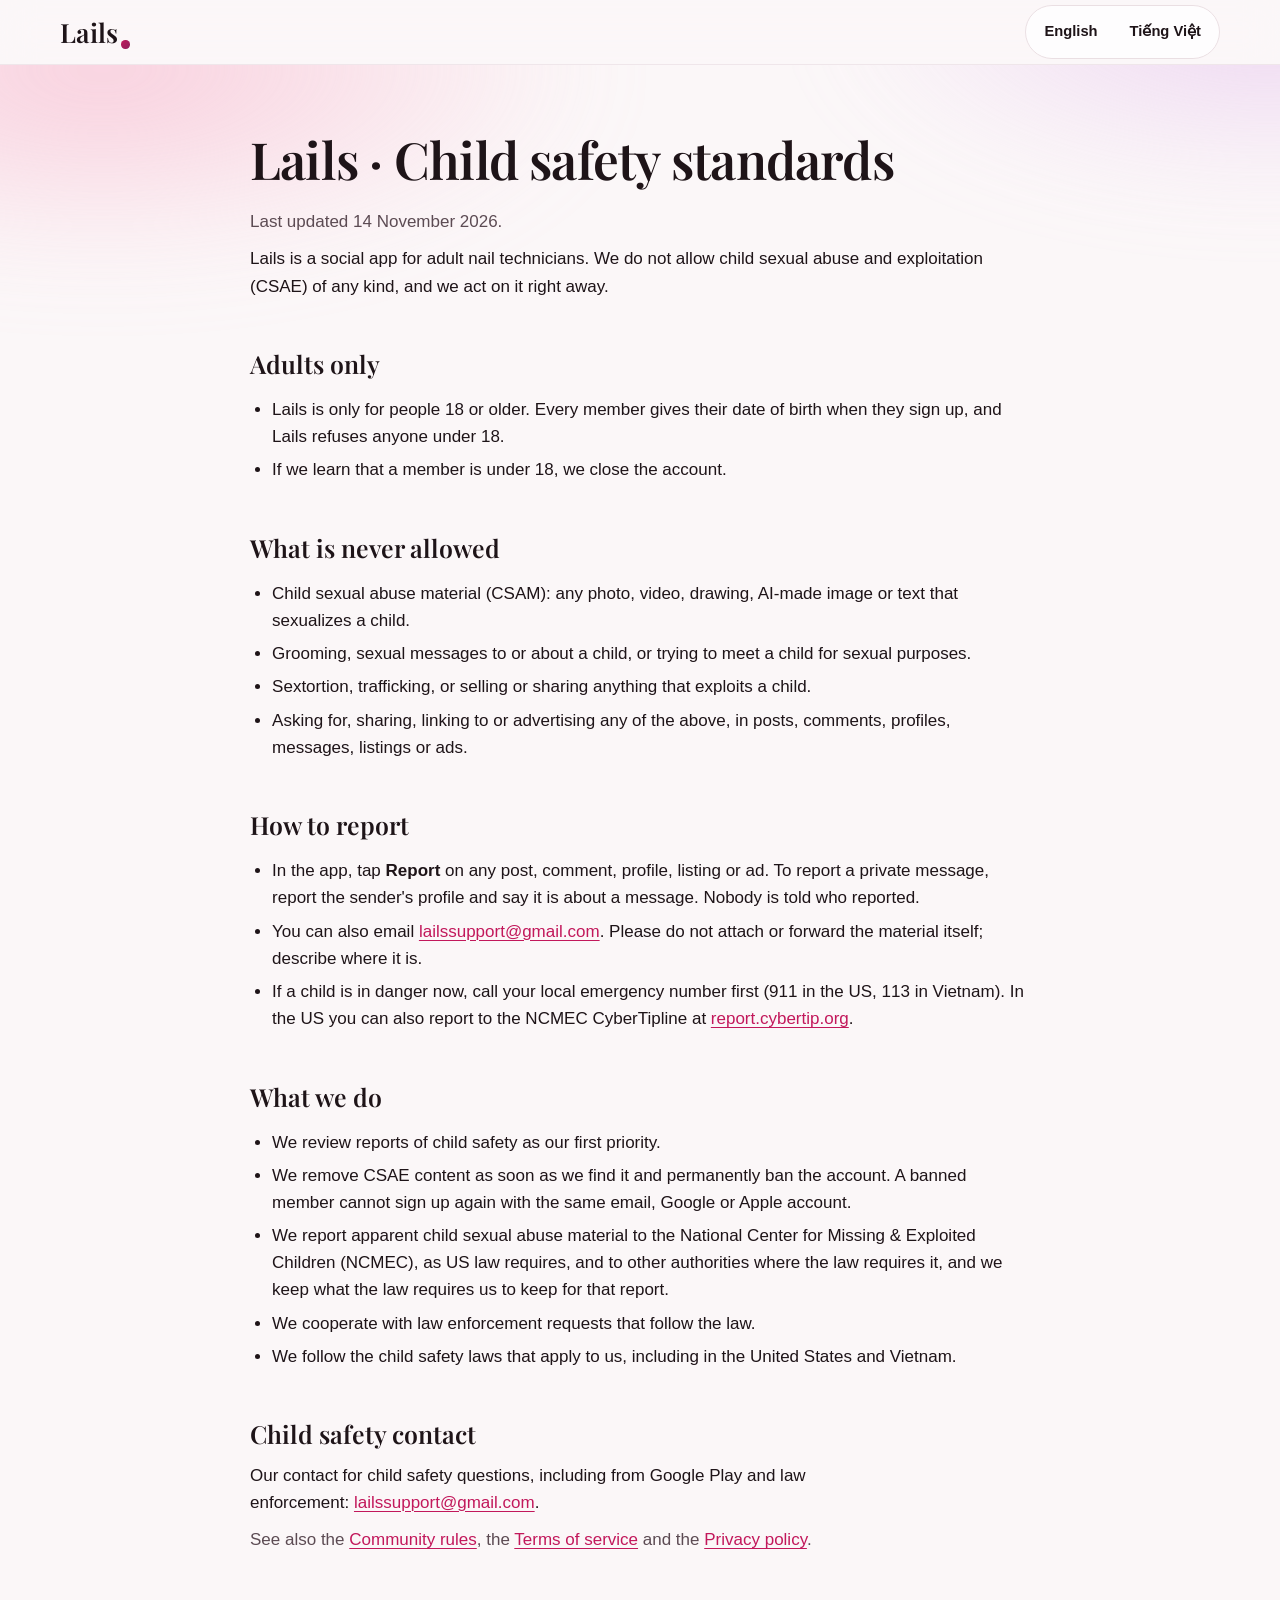
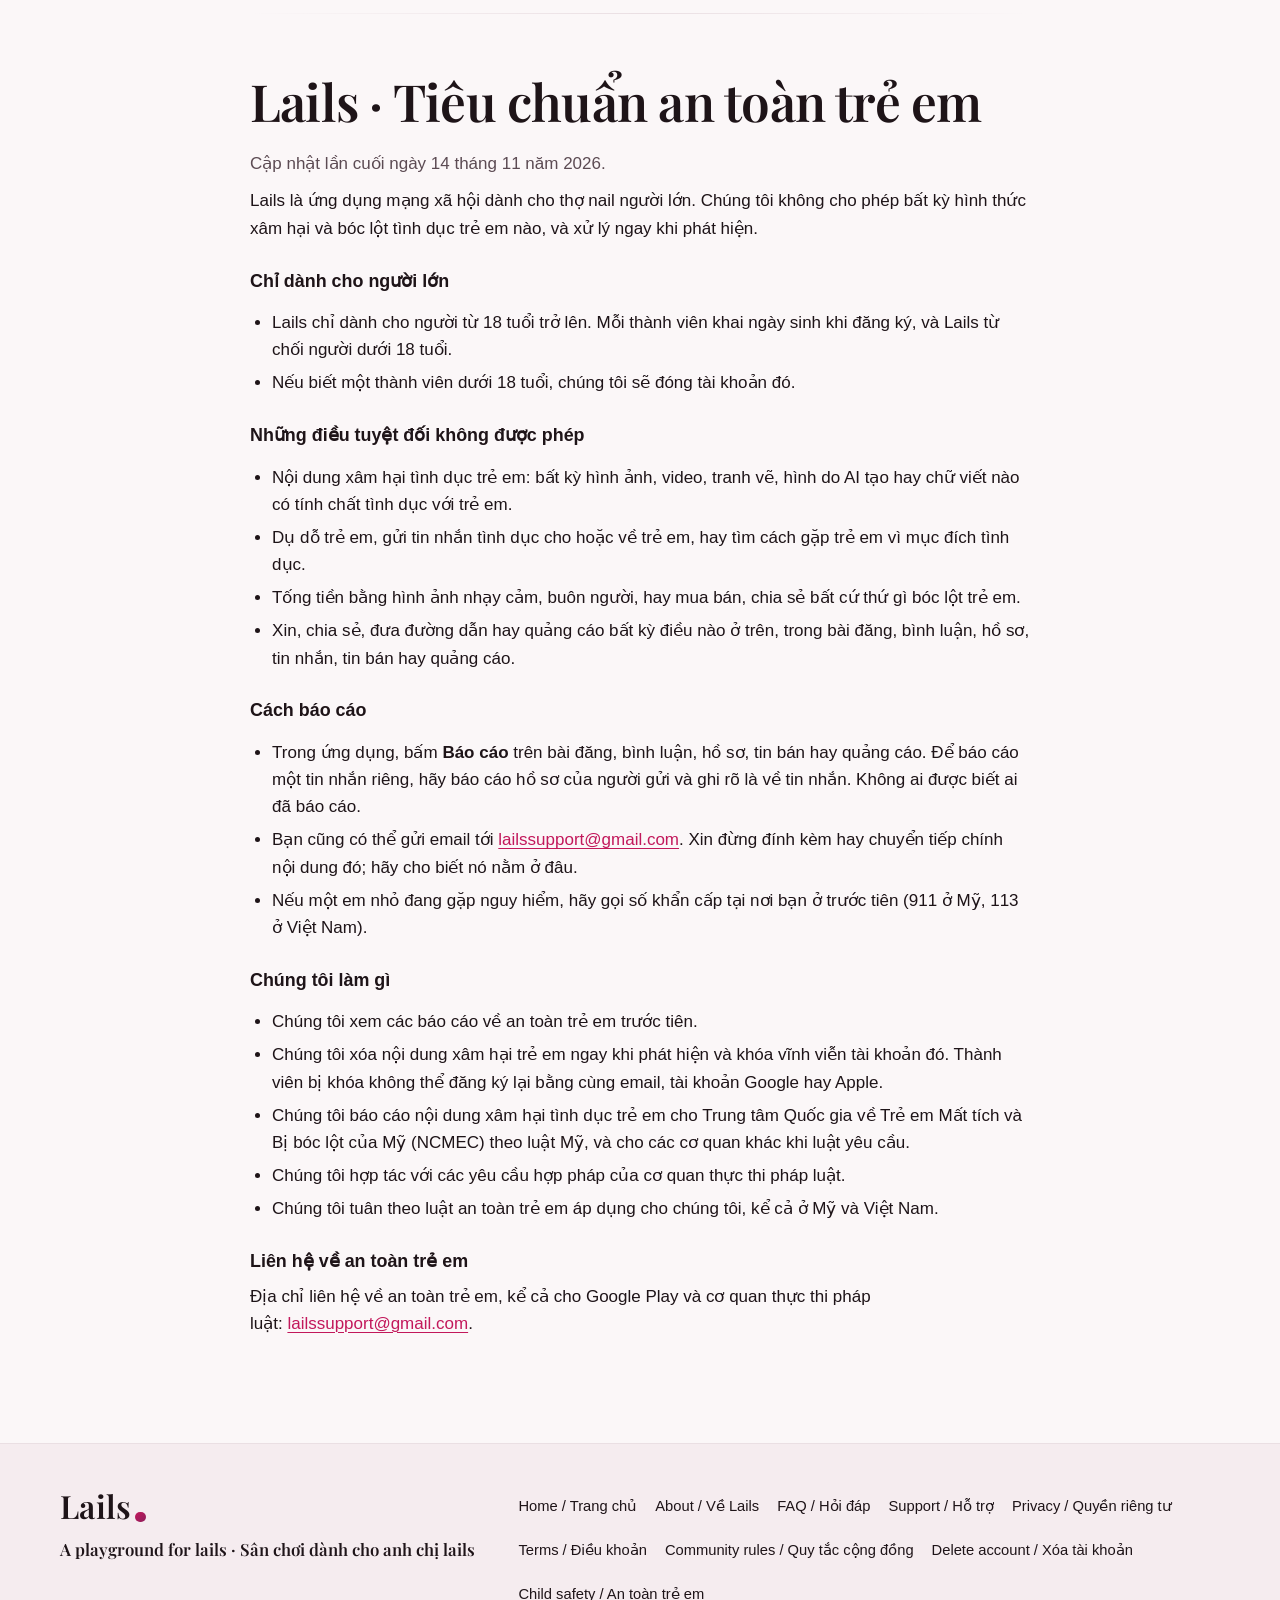
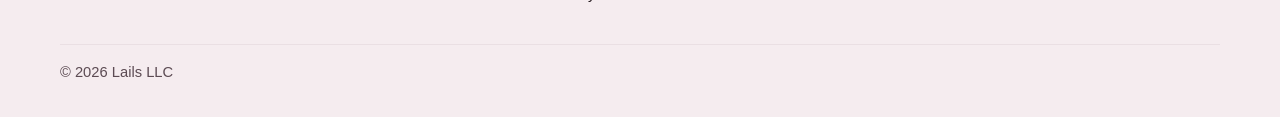
==== commit 0756f8ea: "FAQ, safety section and link previews (Lails main, Tasks 285 + 285b)" ====
--- a/child-safety.html
+++ b/child-safety.html
@@ -7,6 +7,25 @@
 <title>Lails Child Safety Standards</title>
 <meta name="theme-color" content="#FBF7F8" media="(prefers-color-scheme: light)">
 <meta name="theme-color" content="#120C10" media="(prefers-color-scheme: dark)">
+<meta name="description" content="Our standards against child sexual abuse and exploitation, and how to report it. Tiêu chuẩn an toàn trẻ em của Lails.">
+<link rel="canonical" href="https://lailsapp.com/child-safety.html">
+<meta property="og:type" content="website">
+<meta property="og:site_name" content="Lails">
+<meta property="og:title" content="Lails Child Safety Standards">
+<meta property="og:description" content="Our standards against child sexual abuse and exploitation, and how to report it. Tiêu chuẩn an toàn trẻ em của Lails.">
+<meta property="og:url" content="https://lailsapp.com/child-safety.html">
+<meta property="og:image" content="https://lailsapp.com/img/og-lails.jpg">
+<meta property="og:image:type" content="image/jpeg">
+<meta property="og:image:width" content="1200">
+<meta property="og:image:height" content="630">
+<meta property="og:image:alt" content="The Lails app icon on Lails pink, with the words: Lails, the social app for nail technicians. Ứng dụng mạng xã hội cho thợ nail.">
+<meta property="og:locale" content="en_US">
+<meta property="og:locale:alternate" content="vi_VN">
+<meta name="twitter:card" content="summary_large_image">
+<meta name="twitter:title" content="Lails Child Safety Standards">
+<meta name="twitter:description" content="Our standards against child sexual abuse and exploitation, and how to report it. Tiêu chuẩn an toàn trẻ em của Lails.">
+<meta name="twitter:image" content="https://lailsapp.com/img/og-lails.jpg">
+<meta name="twitter:image:alt" content="The Lails app icon on Lails pink, with the words: Lails, the social app for nail technicians. Ứng dụng mạng xã hội cho thợ nail.">
 <link rel="stylesheet" href="styles.css">
 </head>
 <body class="legal">
@@ -102,6 +121,7 @@
 <nav aria-label="Lails pages / Các trang Lails">
 <a href="index.html">Home / Trang chủ</a>
 <a href="index.html#about">About / Về Lails</a>
+<a href="index.html#faq">FAQ / Hỏi đáp</a>
 <a href="support.html">Support / Hỗ trợ</a>
 <a href="privacy.html">Privacy / Quyền riêng tư</a>
 <a href="terms.html">Terms / Điều khoản</a>
--- a/styles.css
+++ b/styles.css
@@ -188,6 +188,29 @@
 .next li::before{content:"";position:absolute;left:2px;top:.62em;width:8px;height:8px;border-radius:50%;background:var(--accent);box-shadow:0 0 0 4px color-mix(in srgb,var(--accent) 18%,transparent)}
 .company{margin:24px 0 0;text-align:center;font-size:.92rem;color:var(--muted)}
 
+/* ---------- Home: Safe and respectful (Task 285) ---------- */
+.safety-intro{max-width:36em;margin:14px 0 0;font-size:1.08rem;color:var(--muted)}
+.safe-grid{display:grid;gap:14px;list-style:none;margin:0;padding:0}
+@media (min-width:640px){.safe-grid{grid-template-columns:repeat(2,minmax(0,1fr))}}
+@media (min-width:980px){.safe-grid{grid-template-columns:repeat(3,minmax(0,1fr))}}
+.safe-card{display:flex;gap:16px;align-items:flex-start;padding:22px;border-radius:var(--radius);background:var(--surface);border:1px solid var(--line);box-shadow:0 1px 2px rgba(74,21,48,.06)}
+.safe-card .icon{width:48px;height:48px;font-size:22px;border-radius:14px}
+.safe-card:nth-child(3n+2) .icon{background:var(--tile-2)}
+.safe-card:nth-child(3n) .icon{background:var(--tile-3)}
+.safe-card h3{font-family:var(--serif);font-weight:600;font-size:1.2rem;margin:0 0 4px}
+.safe-card p{margin:0;color:var(--muted);font-size:.98rem}
+
+/* ---------- Home: Questions / FAQ (Task 285) ---------- */
+.faq-list{max-width:820px;display:grid;gap:10px}
+.qa{border-radius:20px;background:var(--surface);border:1px solid var(--line)}
+.qa[open]{border-color:color-mix(in srgb,var(--accent) 40%,var(--line))}
+.qa summary{display:flex;align-items:center;justify-content:space-between;gap:16px;min-height:56px;padding:10px 20px;cursor:pointer;list-style:none;font-weight:600;border-radius:20px}
+.qa summary::-webkit-details-marker{display:none}
+.qa summary::after{content:"+";content:"+" / "";flex:none;display:grid;place-items:center;width:32px;height:32px;border-radius:50%;background:var(--tile-1);color:var(--accent);font-size:1.3rem;line-height:1}
+.qa[open] summary::after{content:"\2212";content:"\2212" / ""}
+.qa .answer{padding:0 20px 16px;color:var(--muted)}
+.qa .answer p{margin:0 0 .5em}
+
 .lang-divider{border:0;height:1px;margin:0;background:linear-gradient(90deg,transparent,var(--line),transparent)}
 
 /* ---------- Footer (every page) ---------- */
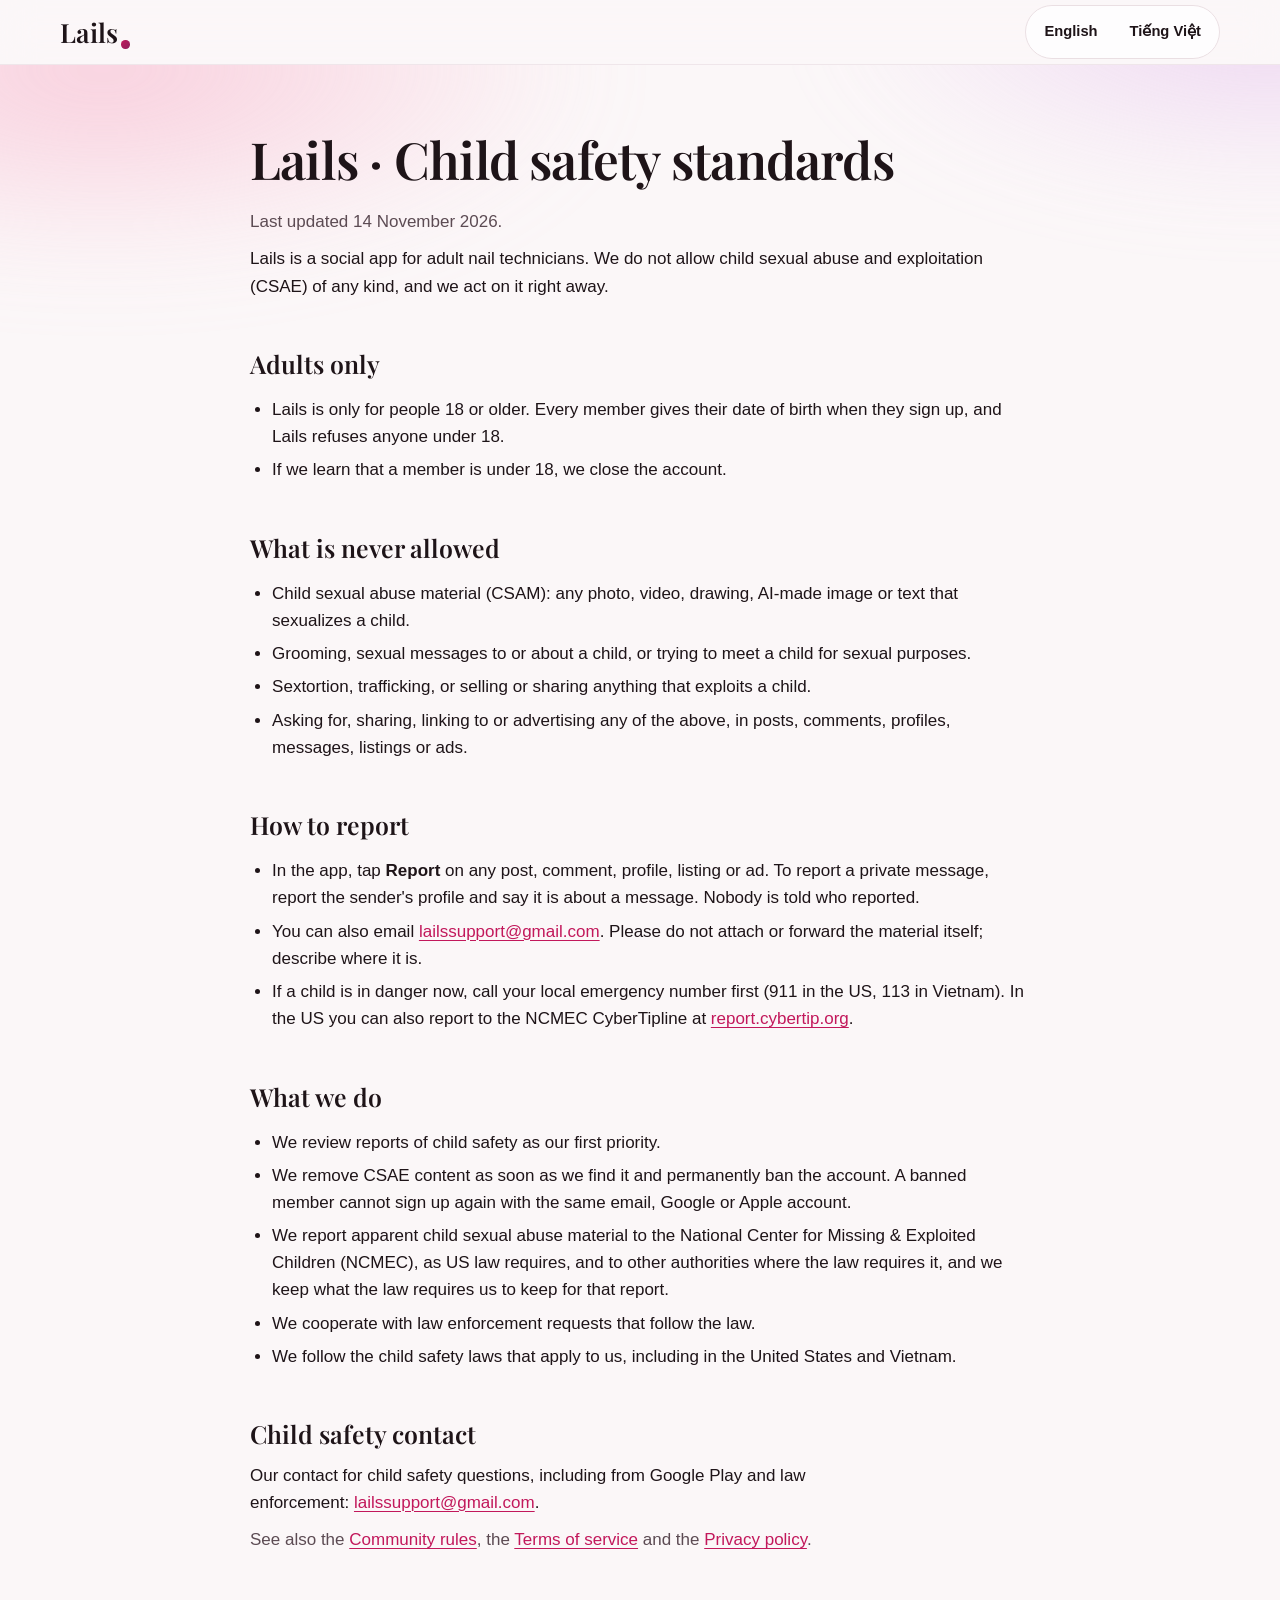
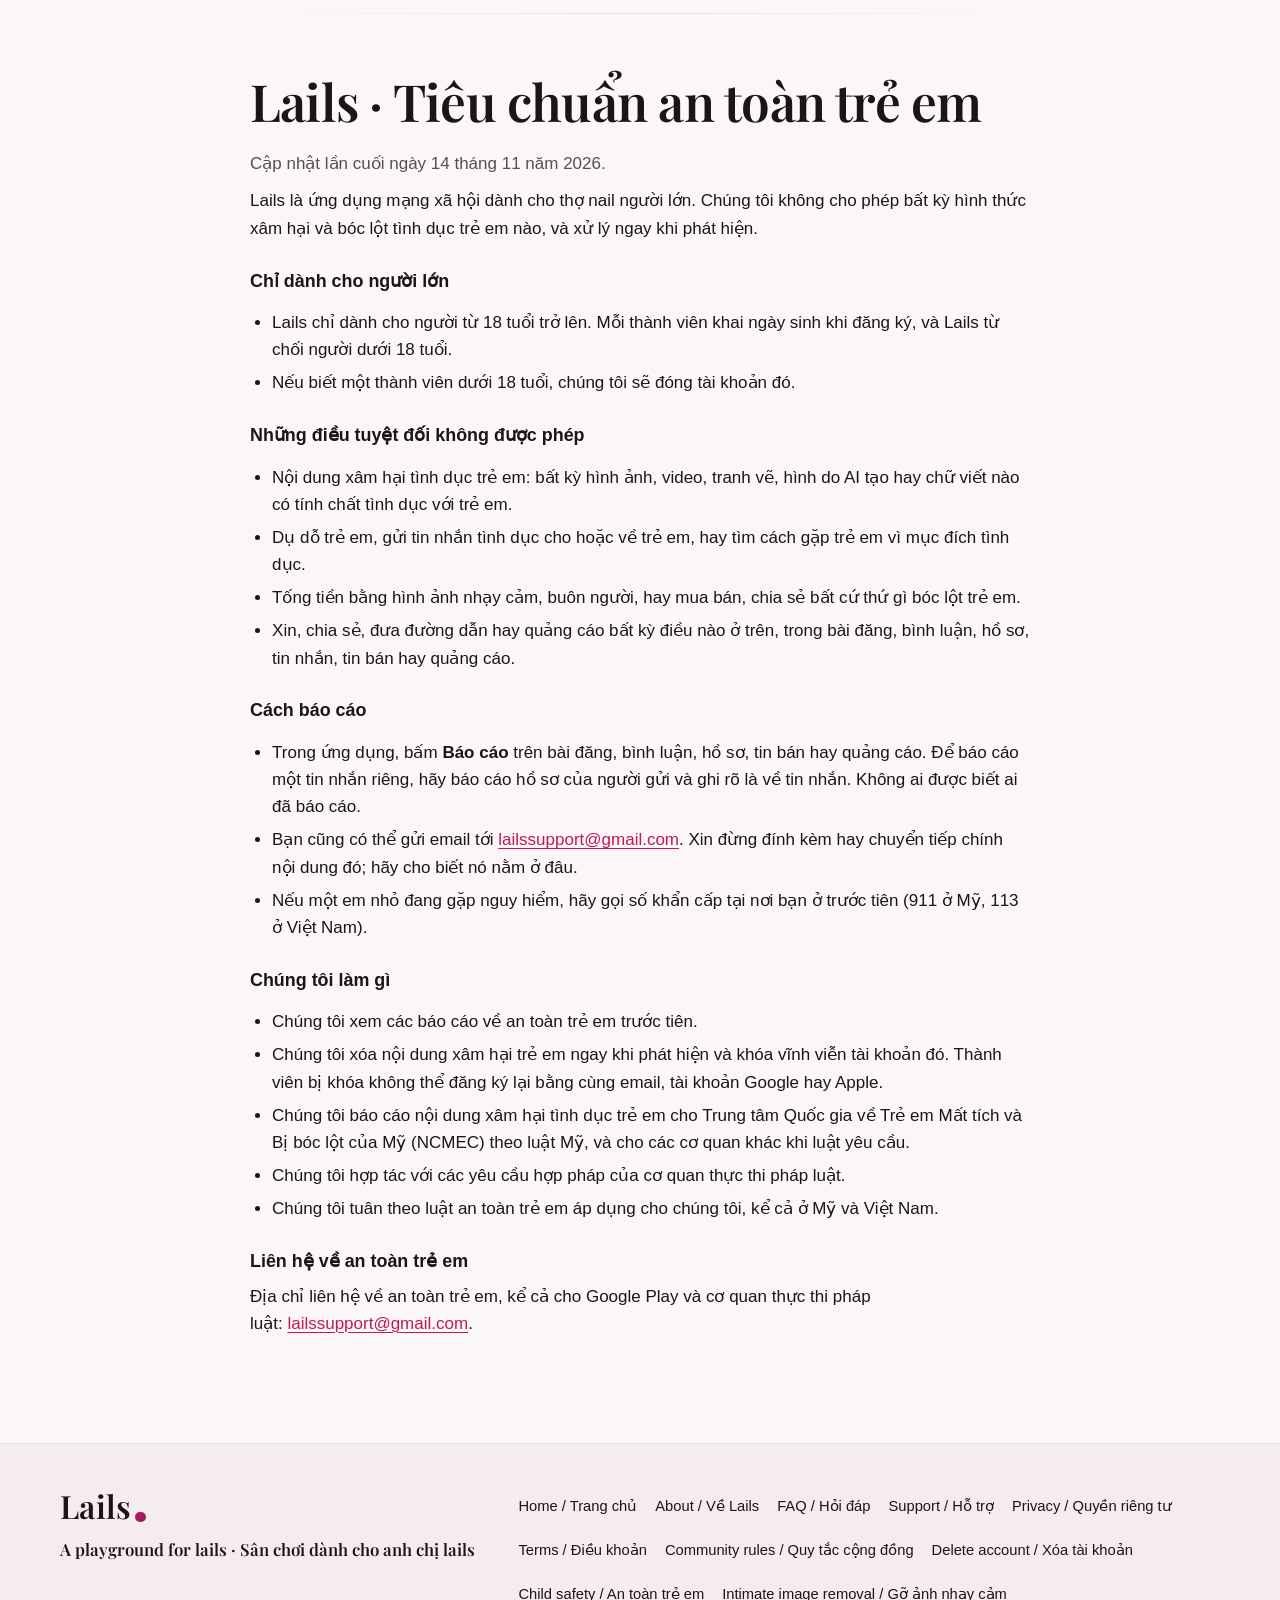
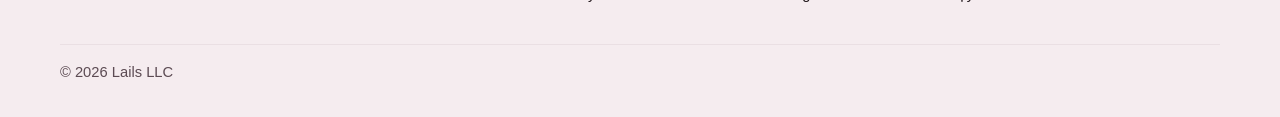
==== commit 78747002: "Publish site pages from Lails main cdb78146 (Tasks 313, 313b, 314, 316, 326; terms.html held until t" ====
--- a/child-safety.html
+++ b/child-safety.html
@@ -128,6 +128,7 @@
 <a href="community-rules.html">Community rules / Quy tắc cộng đồng</a>
 <a href="delete-account.html">Delete account / Xóa tài khoản</a>
 <a href="child-safety.html">Child safety / An toàn trẻ em</a>
+<a href="support.html#take-it-down">Intimate image removal / Gỡ ảnh nhạy cảm</a>
 </nav>
 <p class="copy">© 2026 Lails LLC</p>
 </div>
--- a/styles.css
+++ b/styles.css
@@ -133,6 +133,16 @@
 .bento{display:grid;gap:14px;grid-template-columns:1fr;grid-auto-flow:dense;list-style:none;margin:0;padding:0}
 @media (min-width:640px){.bento{grid-template-columns:repeat(2,1fr)}.card.big,.card.wide{grid-column:span 2}}
 @media (min-width:980px){.bento{grid-template-columns:repeat(4,1fr)}.card.big{grid-column:span 2;grid-row:span 2}}
+
+/* Task 287: "More of the app" strip under the features. Upright phones, no animation; the
+   width / height on each <img> plus aspect-ratio keep the space reserved while it lazy-loads. */
+.more{margin-top:clamp(40px,6vw,72px);text-align:center}
+.more-title{font-family:var(--serif);font-weight:600;font-size:clamp(1.4rem,1.1rem + 1.2vw,2rem);line-height:1.15;margin:0 0 clamp(20px,3vw,32px)}
+.more-shots{display:grid;grid-template-columns:repeat(2,minmax(0,240px));justify-content:center;gap:clamp(14px,4vw,48px);list-style:none;margin:0;padding:0}
+.screen figure{margin:0}
+.screen img{display:block;width:100%;height:auto;aspect-ratio:450/977;object-fit:cover;border:6px solid #1c1317;border-radius:clamp(22px,5vw,34px);background:var(--tile-1);box-shadow:0 40px 70px -40px rgba(74,21,48,.6),0 14px 28px -18px rgba(0,0,0,.4),0 0 0 1px rgba(255,255,255,.12)}
+.screen figcaption{margin-top:14px;font-weight:700;font-size:.98rem;line-height:1.3}
+.screen figcaption .sub{display:block;font-weight:500;font-size:.85rem;color:var(--muted)}
 .card{container-type:inline-size;position:relative;display:flex;flex-direction:column;gap:14px;padding:24px;border-radius:var(--radius);background:var(--glass);border:1px solid var(--glass-line);-webkit-backdrop-filter:blur(20px) saturate(150%);backdrop-filter:blur(20px) saturate(150%);box-shadow:inset 0 1px 0 var(--glass-hi),0 1px 2px rgba(74,21,48,.06);transition:transform .45s cubic-bezier(.2,.7,.2,1),box-shadow .45s,border-color .45s}
 .card:hover{transform:translateY(-6px);border-color:color-mix(in srgb,var(--accent) 40%,transparent);box-shadow:inset 0 1px 0 var(--glass-hi),var(--glow)}
 .card.big{justify-content:flex-end;min-height:260px;background:linear-gradient(160deg,color-mix(in srgb,var(--a1) 55%,var(--glass)),var(--glass) 60%)}
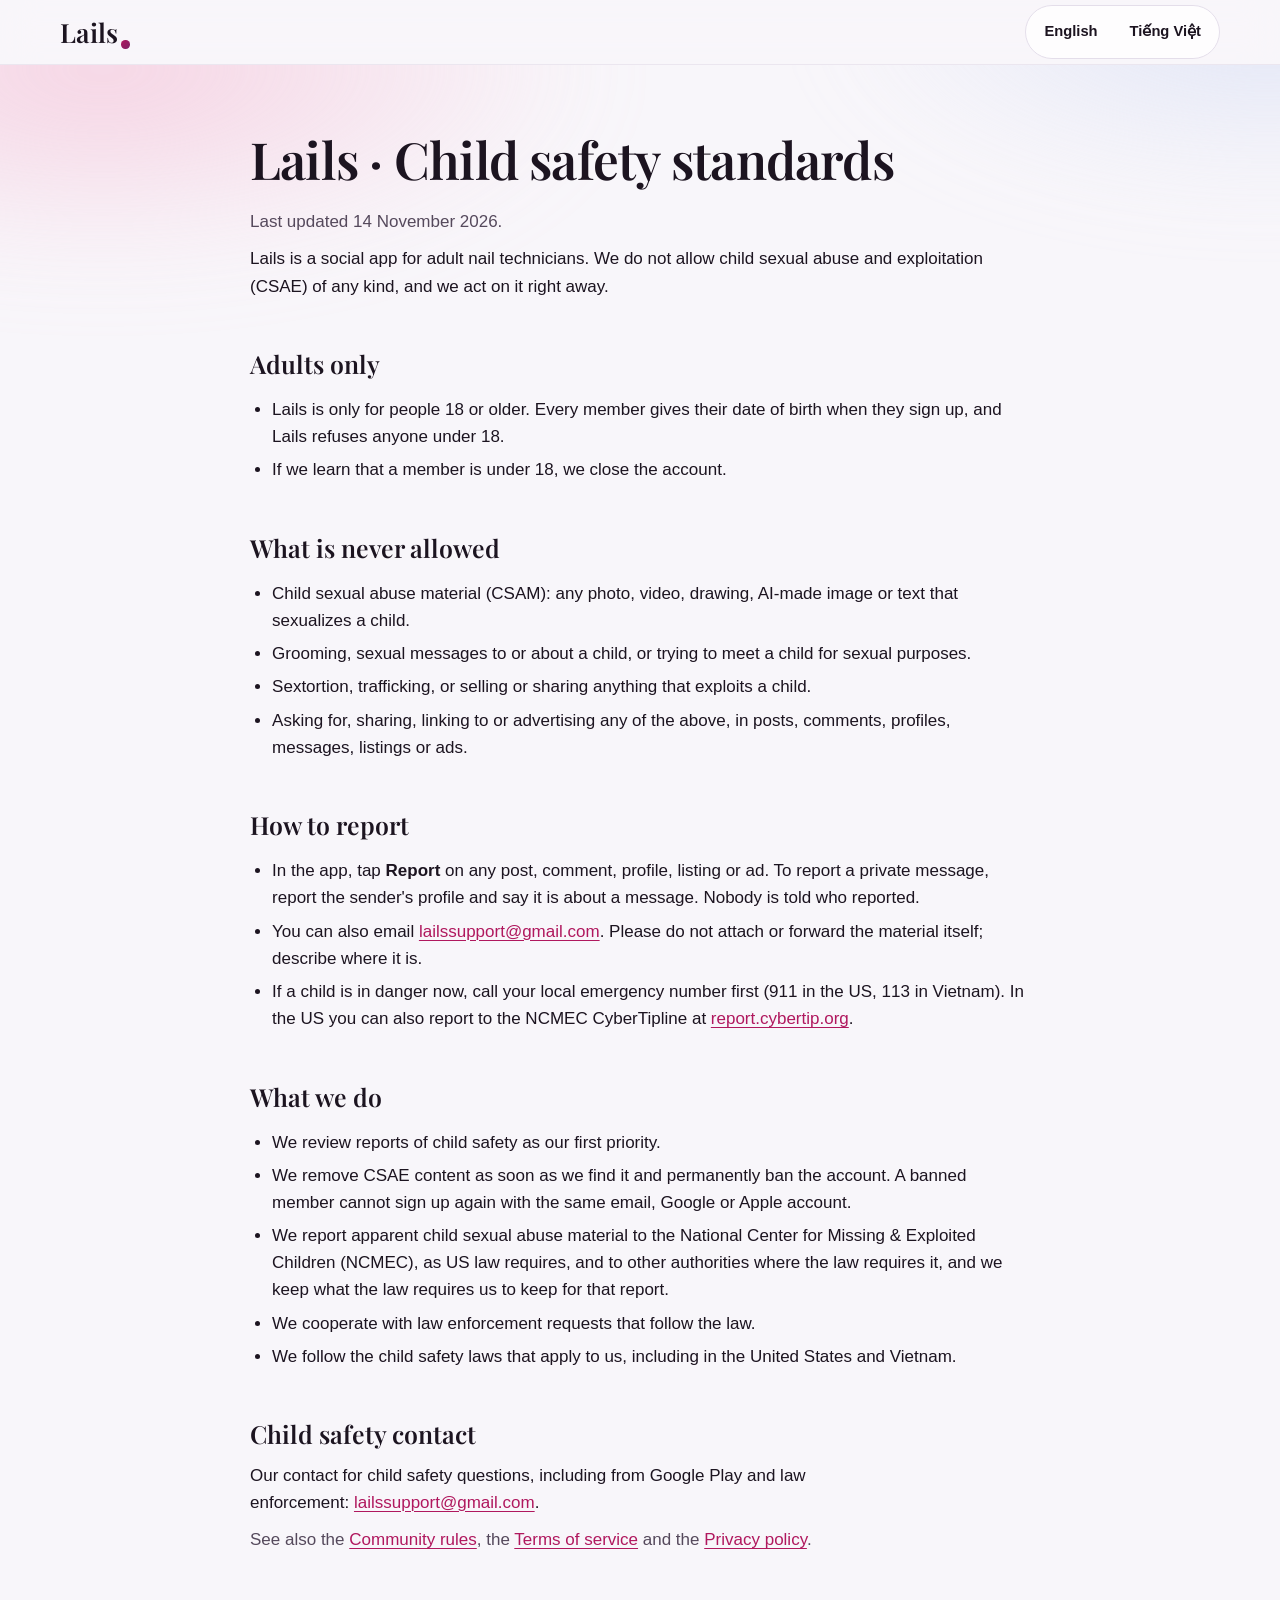
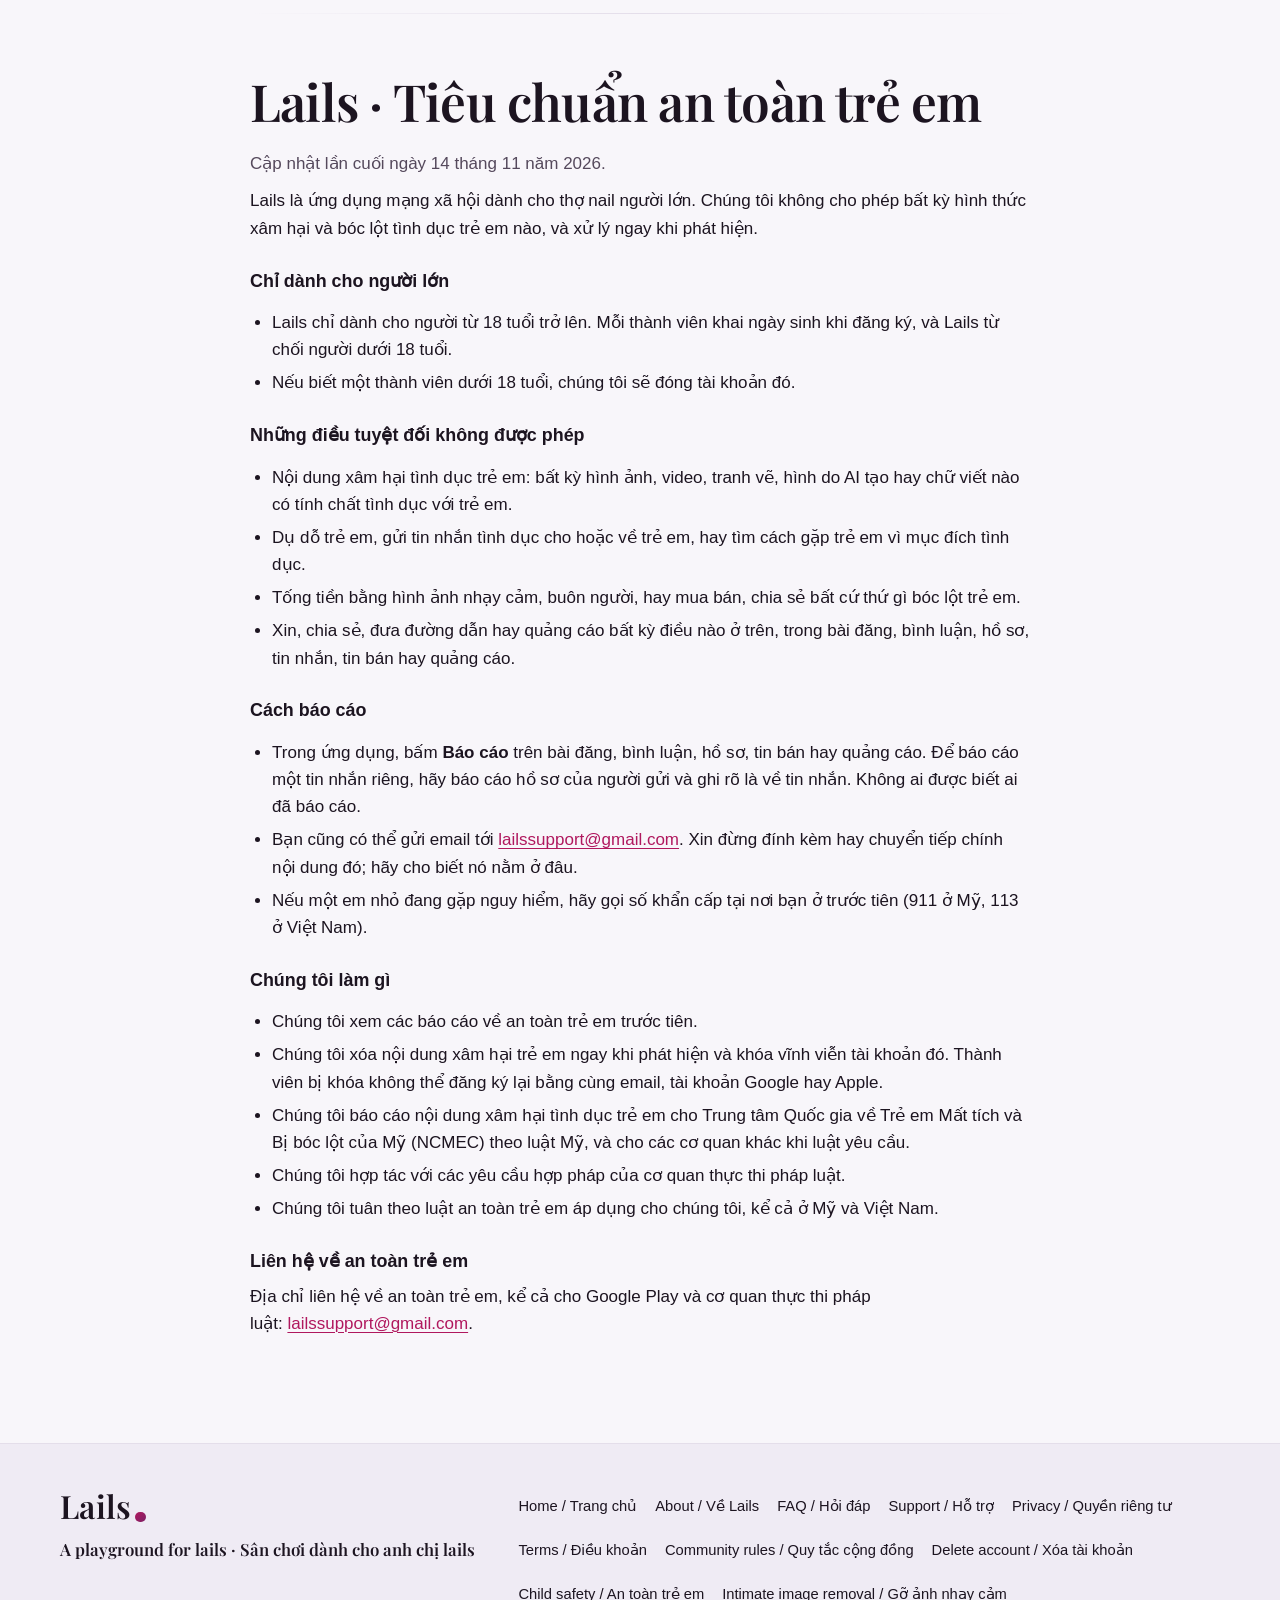
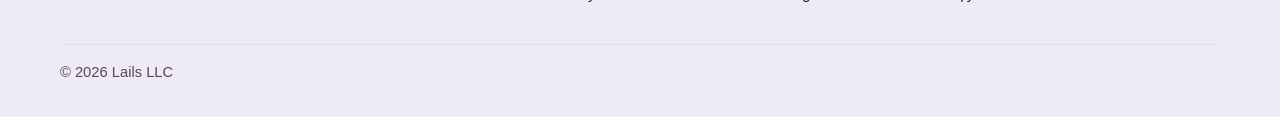
==== commit 97846eb7: "Publish winter look and Biên Hòa, Đồng Nai (Lails main 182a78c9, Task 328; terms.html held until the" ====
--- a/child-safety.html
+++ b/child-safety.html
@@ -28,7 +28,7 @@
 <meta name="twitter:image:alt" content="The Lails app icon on Lails pink, with the words: Lails, the social app for nail technicians. Ứng dụng mạng xã hội cho thợ nail.">
 <link rel="stylesheet" href="styles.css">
 </head>
-<body class="legal">
+<body class="legal" data-season="winter">
 <header class="site-head">
 <div class="wrap head-row">
 <a class="brand" href="index.html">Lails</a>
--- a/styles.css
+++ b/styles.css
@@ -83,7 +83,8 @@
     radial-gradient(30% 30% at 8% 88%,var(--a4),transparent 70%);
   filter:blur(48px) saturate(120%);
   animation:aurora 26s ease-in-out infinite alternate}
-.hero::after{content:"";position:absolute;inset:0;z-index:-1;background:linear-gradient(180deg,transparent 55%,var(--bg))}
+/* Task 328: --season-deco is unset (so "none") unless a season is switched on, see "Season" at the end. */
+.hero::after{content:"";position:absolute;inset:0;z-index:-1;background:var(--season-deco,none),linear-gradient(180deg,transparent 55%,var(--bg))}
 @keyframes aurora{
   0%{transform:translate3d(0,0,0) rotate(0deg) scale(1)}
   50%{transform:translate3d(4%,-3%,0) rotate(8deg) scale(1.08)}
@@ -91,6 +92,8 @@
 }
 .hero-grid{display:grid;gap:clamp(32px,6vw,64px);align-items:center}
 @media (min-width:920px){.hero-grid{grid-template-columns:1.05fr .95fr}}
+/* Task 328: the home page's seasonal greeting, above the eyebrow; hidden unless a season shows it. */
+.season-greeting{display:var(--season-greeting,none);width:fit-content;align-items:center;gap:8px;margin:0 0 12px;padding:6px 14px;border-radius:999px;font-size:.88rem;font-weight:600;color:var(--accent-2);background:var(--surface);border:1px solid var(--glass-line)}
 .eyebrow{display:inline-flex;align-items:center;gap:10px;margin:0 0 18px;padding:8px 16px;border-radius:999px;font-size:.85rem;font-weight:600;letter-spacing:.04em;color:var(--fg);background:var(--glass);border:1px solid var(--glass-line);-webkit-backdrop-filter:blur(12px);backdrop-filter:blur(12px)}
 .eyebrow::before{content:"";width:8px;height:8px;border-radius:50%;background:var(--accent);box-shadow:0 0 0 4px color-mix(in srgb,var(--accent) 20%,transparent)}
 .display{font-family:var(--serif);font-weight:600;font-size:clamp(2.7rem,1.6rem + 5.4vw,5.6rem);line-height:1.02;letter-spacing:-.02em;margin:0 0 .35em}
@@ -258,6 +261,7 @@
   .intro>:nth-child(3){animation-delay:.16s}
   .intro>:nth-child(4){animation-delay:.24s}
   .intro>:nth-child(5){animation-delay:.32s}
+  .intro>:nth-child(6){animation-delay:.4s}
   .stage{animation:rise 1.1s .2s cubic-bezier(.2,.7,.2,1) both}
   @supports (animation-timeline:view()){
     .reveal{animation:reveal linear both;animation-timeline:view();animation-range:entry 0% cover 28%}
@@ -280,3 +284,55 @@
   .card:not(.big) .icon{width:48px;height:48px;font-size:22px;border-radius:14px}
   .card .sub{white-space:normal}
 }
+
+/* ---------- Season: winter (Task 328) ---------- */
+/* Switched on by data-season="winter" on each page's <body>; to switch it off, remove that
+   attribute from every page (docs/TASKS.md Task 328 gives the one command). This block only
+   sets custom properties: the colours, the hero snow (--season-deco, home page only) and the
+   home-page greeting (--season-greeting). Nothing here loads a file or moves. */
+[data-season="winter"]{
+  --bg:#F8F6FA;--bg-2:#EFEBF4;--surface:#FFFFFF;--fg:#1C1420;--muted:#55495C;--line:#E4DEEA;
+  --accent:#B0185E;--accent-2:#7C2266;--onaccent:#FFFFFF;--plum:#3F1638;
+  --glass:rgba(255,255,255,.66);--glass-line:rgba(176,24,94,.16);--glass-hi:#FFFFFF;
+  --a1:#F5C2D8;--a2:#D5DDF4;--a3:#ECE6F8;--a4:rgba(124,34,102,.26);
+  --tile-1:#FBE6EF;--tile-2:#E8ECFA;--tile-3:#EFEAF8;
+  --note:#FBF0F6;--code:#EEEAF2;
+  --glow:0 24px 60px -24px rgba(176,24,94,.42);
+  --snow:rgba(255,255,255,.95);--frost:rgba(124,34,102,.22);
+  --season-greeting:flex;
+  /* Snow only at the edges: each flake is one 8px tile, never repeated, inside the side gutters
+     (at most 6px from the left or right edge) or in the top band above the text (at most
+     24px from the top), so no text ever sits on a flake. */
+  --flake:radial-gradient(circle,var(--snow) 0 2px,transparent 3px);
+  --flake-s:radial-gradient(circle,var(--frost) 0 1.2px,transparent 2.2px);
+  --season-deco:
+    var(--flake) left 4px top 12%/8px 8px no-repeat,
+    var(--flake-s) left 5px top 26%/8px 8px no-repeat,
+    var(--flake) left 2px top 41%/8px 8px no-repeat,
+    var(--flake-s) left 6px top 57%/8px 8px no-repeat,
+    var(--flake) left 1px top 73%/8px 8px no-repeat,
+    var(--flake-s) left 3px top 90%/8px 8px no-repeat,
+    var(--flake-s) right 3px top 7%/8px 8px no-repeat,
+    var(--flake) right 6px top 21%/8px 8px no-repeat,
+    var(--flake-s) right 5px top 36%/8px 8px no-repeat,
+    var(--flake) right 2px top 52%/8px 8px no-repeat,
+    var(--flake-s) right 1px top 68%/8px 8px no-repeat,
+    var(--flake) right 4px top 85%/8px 8px no-repeat,
+    var(--flake) left 18% top 10px/8px 8px no-repeat,
+    var(--flake-s) left 39% top 20px/8px 8px no-repeat,
+    var(--flake) left 61% top 6px/8px 8px no-repeat,
+    var(--flake-s) left 80% top 18px/8px 8px no-repeat;
+}
+@media (prefers-color-scheme:dark){
+  [data-season="winter"]{
+    --bg:#100D15;--bg-2:#17131E;--surface:#1D1724;--fg:#F4EEF6;--muted:#C6BBCD;--line:#312838;
+    --accent:#F496C0;--accent-2:#CDB3F2;--onaccent:#1A0F18;--plum:#2A1030;
+    --glass:rgba(34,27,42,.6);--glass-line:rgba(244,150,192,.18);--glass-hi:rgba(255,255,255,.08);
+    --a1:rgba(176,24,94,.5);--a2:rgba(86,108,196,.36);--a3:rgba(205,179,242,.2);--a4:rgba(46,20,60,.9);
+    --tile-1:#3A1E2E;--tile-2:#232A40;--tile-3:#2C2538;
+    --note:#281B26;--code:#26202B;
+    --glow:0 24px 60px -24px rgba(244,150,192,.42);
+    --snow:rgba(255,255,255,.42);--frost:rgba(205,179,242,.32);
+  }
+}
+/* ---------- End of season ---------- */
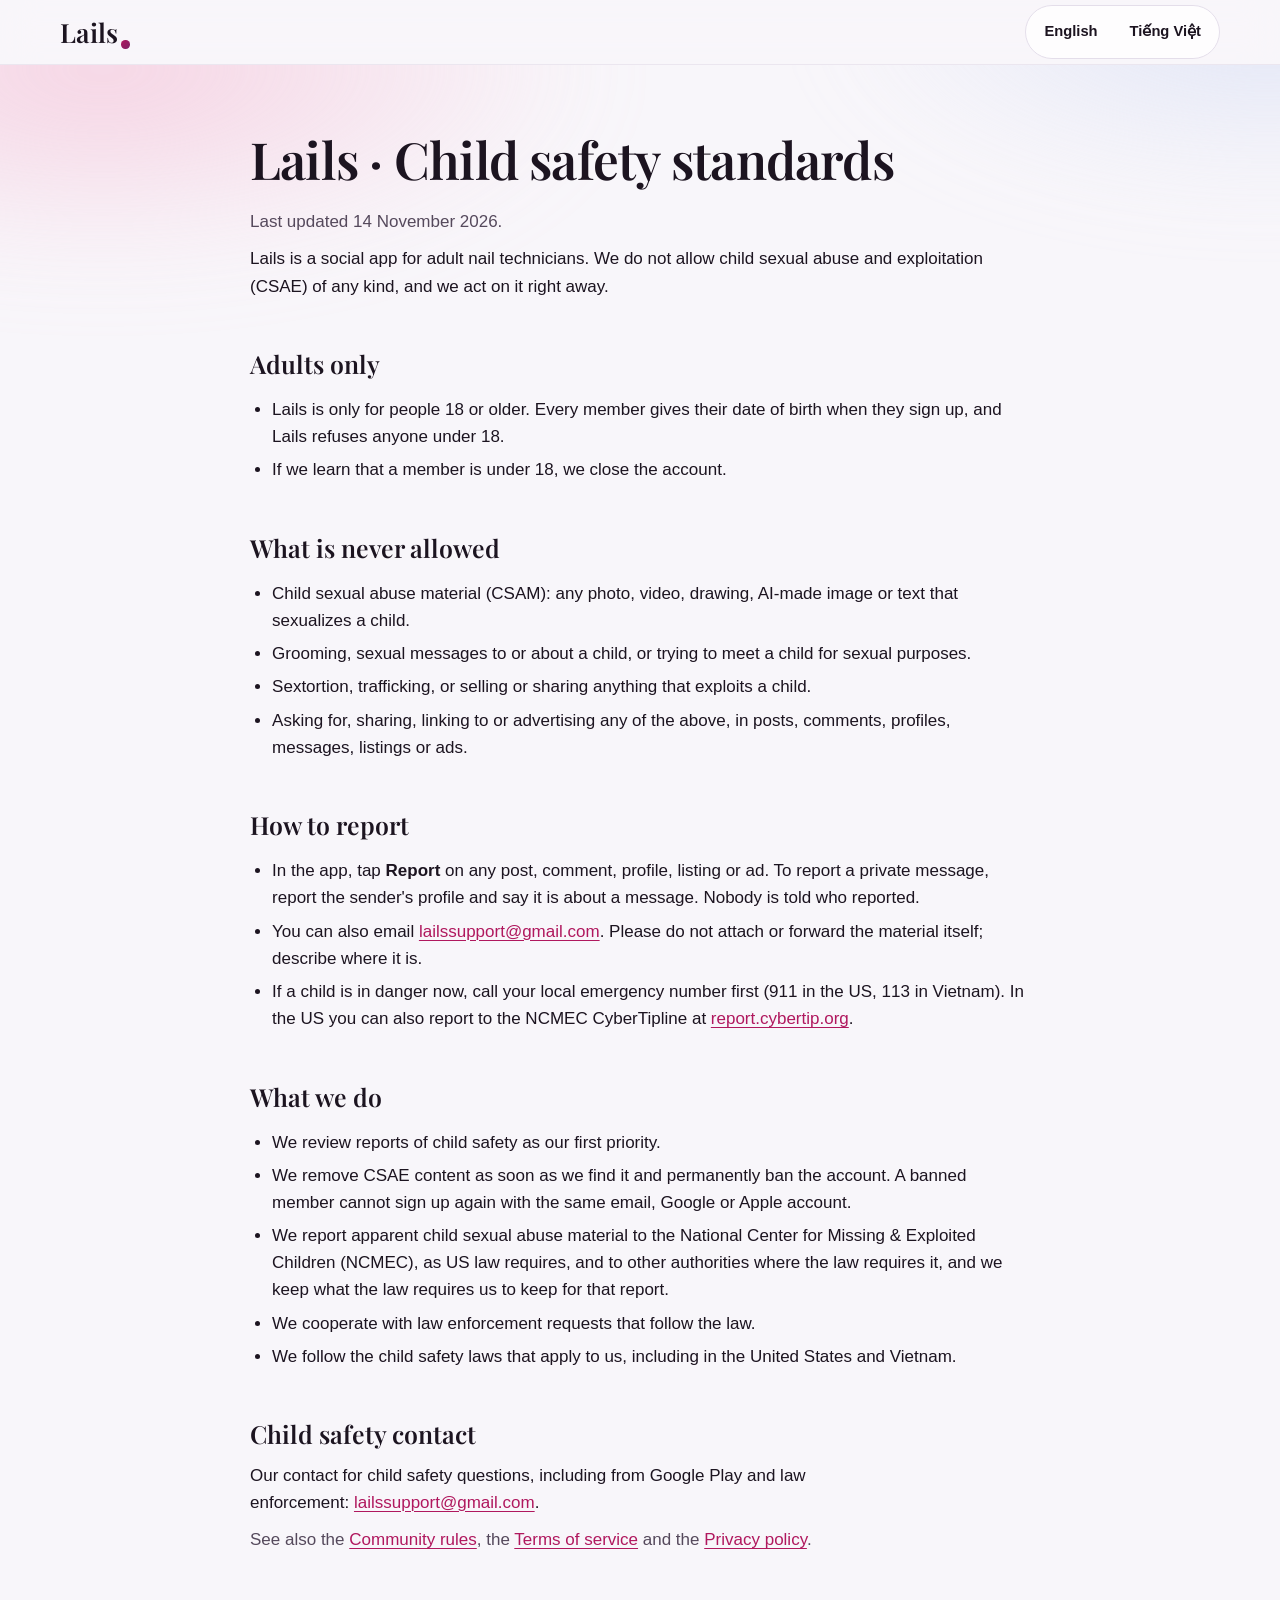
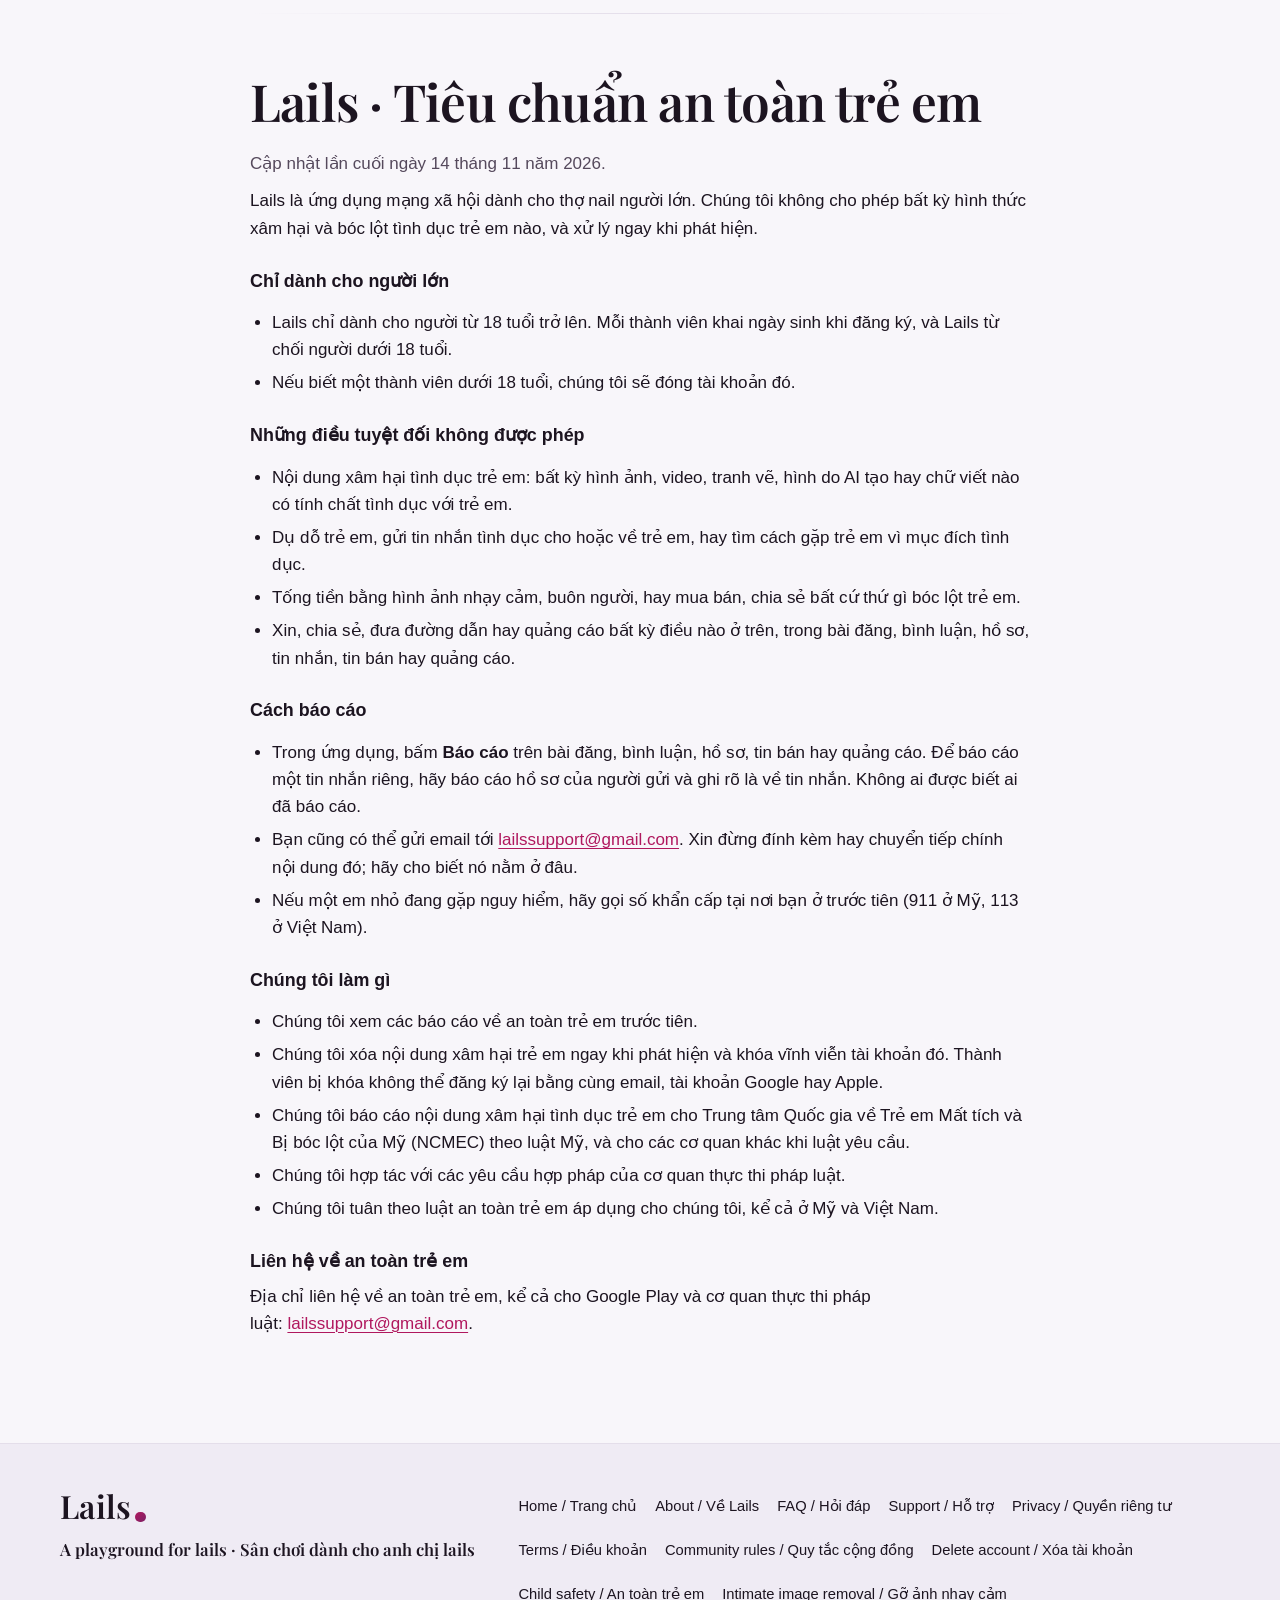
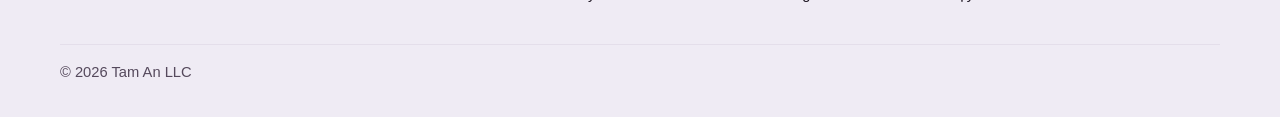
==== commit 28e97670: "Publish terms with the DMCA agent (DMCA-1087567), Tam An LLC on every page, and the privacy lines fo" ====
--- a/child-safety.html
+++ b/child-safety.html
@@ -130,7 +130,7 @@
 <a href="child-safety.html">Child safety / An toàn trẻ em</a>
 <a href="support.html#take-it-down">Intimate image removal / Gỡ ảnh nhạy cảm</a>
 </nav>
-<p class="copy">© 2026 Lails LLC</p>
+<p class="copy">© 2026 Tam An LLC</p>
 </div>
 </footer>
 </body>
